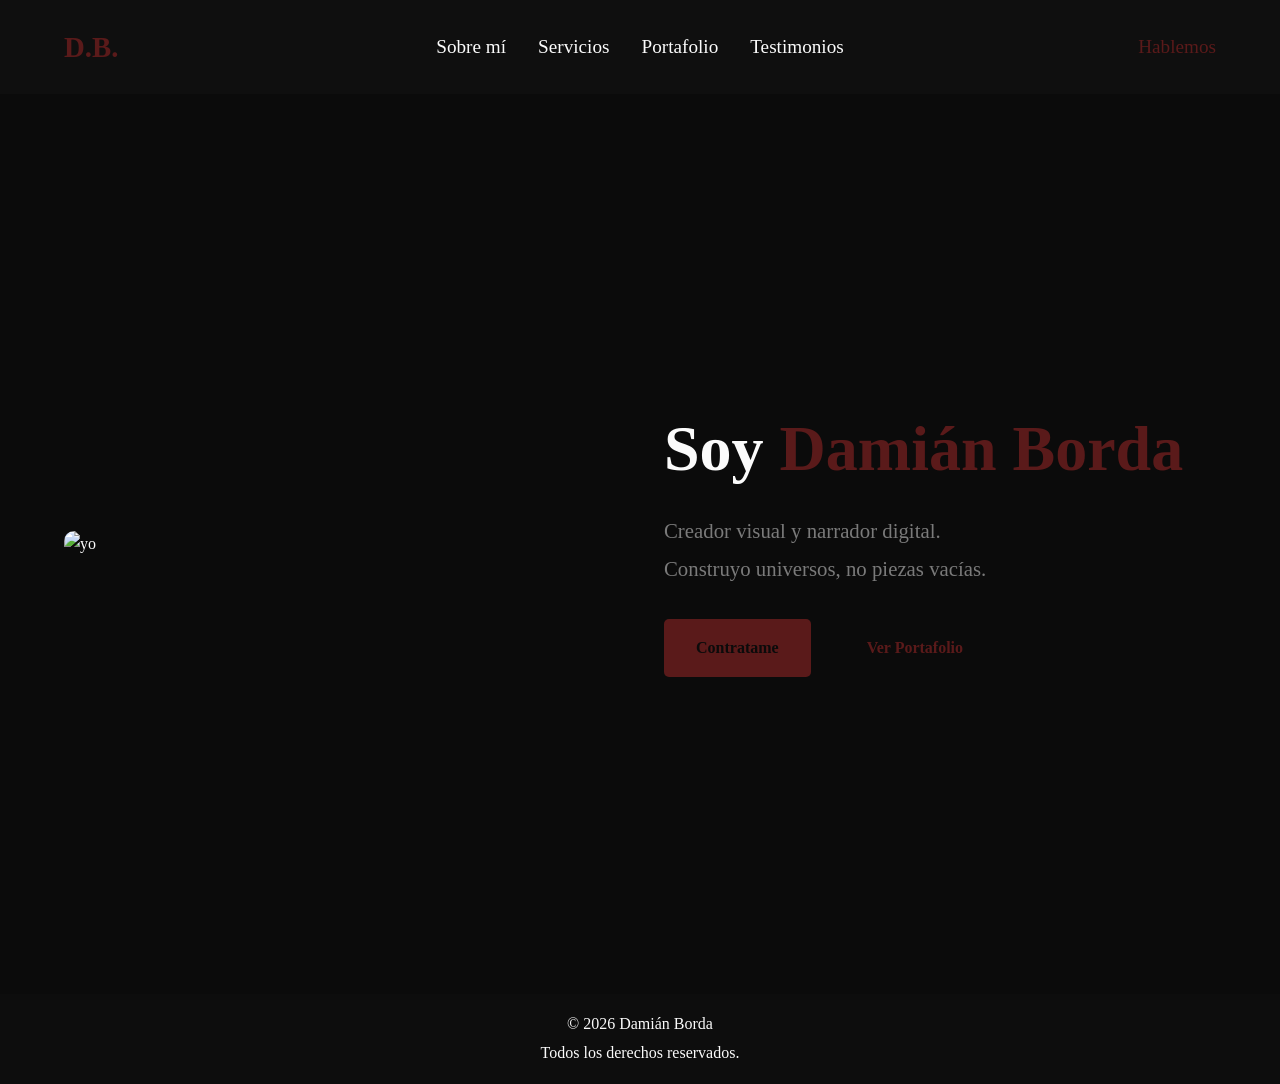
==== index.html @ 11f0e7fa "html-css Agregar html y css" ====
<!DOCTYPE html>
<html lang="en">

  <head>
    <meta charset="UTF-8">
    <title>Home</title>
    <link rel="stylesheet" href="./style.css">

  </head>
    
  <body>
  <!DOCTYPE html>
<html lang="es">
<head>
    <meta charset="UTF-8">
    <meta name="viewport" content="width=device-width, initial-scale=1.0">
    <title>Portafolio</title>
    <link rel="stylesheet" href="style.css">
</head>
<body>

    <!-- navbar -->
    <header class="navbar">
        <div class="logo">
            <span>D.B.</span>
        </div>
        <nav>
            <a href="#about">Sobre mí</a>
            <a href="#services">Servicios</a>
            <a href="#portfolio">Portafolio</a>
            <a href="#testimonios">Testimonios</a>
        </nav>
        <div class="hablar">
            <a href="#contact" class="btn-contact">Hablemos</a>
        </div>
    </header>

    <!-- herosection -->
    <main>
        <section class="home" id="home">
            <div class="home-img">
                <img src="https://i.pinimg.com/736x/7b/9e/9e/7b9e9ee6adc5bd8f4c5eda8395cf931c.jpg" alt="yo">
            </div>
            <div class="home-content">
                <h1>Soy <span>Damián Borda</span></h1>
                <p class="text">
                    Creador visual y narrador digital. 
                    <br>
                    Construyo universos, no piezas vacías.
                </p>
                <div class="buttons">
                    <a href="#contact" class="btn principal">Contratame</a>
                    <a href="#portfolio" class="btn secundario">Ver Portafolio</a>
                </div>
            </div>
      </section>
      
</body>
      
  <footer>
        <p>&copy; 2026 Damián Borda
          <br>
          Todos los derechos reservados.</p>
    </footer>
  
</html>
    
  </body>
  
</html>
---- style.css ----
/* variables generales */
* {
    margin: 0;
    padding: 0;
    box-sizing: border-box;
}

body {
    background-color: #0B0B0B;
    color: #FBFBFB;
    line-height: 1.6;
}

h1, h2, h3 {
    font-weight: 20rem;
}

h2 {
    font-size: 3rem;
    margin-bottom: 2rem;
    text-align: center;
    color: #5A1A1A;
}

h3 {
    font-size: 1.5rem;
}

p {
    font-size: 1rem;
    line-height: 1.8;
    color: #FBFBFB;
}

/* Header / Navbar */
header {
    display: flex;
    align-items: center;
    justify-content: space-between;
    padding: 1.5rem 5%;
    background-color: #0F0F0F;
    z-index: 100;
}

.logo {
    font-size: 1.8rem;
    font-weight: 700;
    color: #5A1A1A;
    flex: 1;
}

nav {
    display: flex;
    gap: 2rem;
    flex: 1;
    justify-content: center;
    align-items: center;
}

nav a {
    font-size: 1.2rem;
    color: #FBFBFB;
    text-decoration: none;
    white-space: nowrap;
}

.hablar {
    flex: 1;
    display: flex;
    justify-content: flex-end;
}

.btn-contact {
    color: #5A1A1A;
    text-decoration: none;
    font-size: 1.2rem;
}

/* Hero Section */
.home {
    display: grid;
    grid-template-columns: 1fr 1fr;
    gap: 3rem;
    align-items: center;
    padding: 6rem 5%;
    min-height: 100vh;
}

.home-img {
    border-radius: 10px;
    overflow: hidden;
}

.home-img img {
    width: 80%;
    height: auto;
}

.home-content h1 {
    font-size: 4rem;
    margin-bottom: 1.5rem;
    line-height: 1.2;
}

.home-content h1 span {
    color: #5A1A1A;
}

.home-content .text {
    font-size: 1.3rem;
    color: #7a7a7a;
    margin-bottom: 2rem;
}

.buttons {
    display: flex;
    gap: 1.5rem;
    flex-wrap: wrap;
}

.btn {
    padding: 1rem 2rem;
    border-radius: 5px;
    text-decoration: none;
    font-weight: 600;
    font-size: 1rem;
    cursor: pointer;
}

.btn.principal {
    background-color: #5A1A1A;
    color: #0B0B0B;
    border: 2px #5A1A1A;
}

.btn.secundario {
    background-color: transparent;
    color: #5A1A1A;
    border: 2px #5A1A1A;
}

footer {
    padding: 1rem;
    background-color: #0D0D0D;
    text-align: center;
    color: #7a7a7a;
    font-size: 0.9rem;
}
---- style.css ----
/* variables generales */
* {
    margin: 0;
    padding: 0;
    box-sizing: border-box;
}

body {
    background-color: #0B0B0B;
    color: #FBFBFB;
    line-height: 1.6;
}

h1, h2, h3 {
    font-weight: 20rem;
}

h2 {
    font-size: 3rem;
    margin-bottom: 2rem;
    text-align: center;
    color: #5A1A1A;
}

h3 {
    font-size: 1.5rem;
}

p {
    font-size: 1rem;
    line-height: 1.8;
    color: #FBFBFB;
}

/* Header / Navbar */
header {
    display: flex;
    align-items: center;
    justify-content: space-between;
    padding: 1.5rem 5%;
    background-color: #0F0F0F;
    z-index: 100;
}

.logo {
    font-size: 1.8rem;
    font-weight: 700;
    color: #5A1A1A;
    flex: 1;
}

nav {
    display: flex;
    gap: 2rem;
    flex: 1;
    justify-content: center;
    align-items: center;
}

nav a {
    font-size: 1.2rem;
    color: #FBFBFB;
    text-decoration: none;
    white-space: nowrap;
}

.hablar {
    flex: 1;
    display: flex;
    justify-content: flex-end;
}

.btn-contact {
    color: #5A1A1A;
    text-decoration: none;
    font-size: 1.2rem;
}

/* Hero Section */
.home {
    display: grid;
    grid-template-columns: 1fr 1fr;
    gap: 3rem;
    align-items: center;
    padding: 6rem 5%;
    min-height: 100vh;
}

.home-img {
    border-radius: 10px;
    overflow: hidden;
}

.home-img img {
    width: 80%;
    height: auto;
}

.home-content h1 {
    font-size: 4rem;
    margin-bottom: 1.5rem;
    line-height: 1.2;
}

.home-content h1 span {
    color: #5A1A1A;
}

.home-content .text {
    font-size: 1.3rem;
    color: #7a7a7a;
    margin-bottom: 2rem;
}

.buttons {
    display: flex;
    gap: 1.5rem;
    flex-wrap: wrap;
}

.btn {
    padding: 1rem 2rem;
    border-radius: 5px;
    text-decoration: none;
    font-weight: 600;
    font-size: 1rem;
    cursor: pointer;
}

.btn.principal {
    background-color: #5A1A1A;
    color: #0B0B0B;
    border: 2px #5A1A1A;
}

.btn.secundario {
    background-color: transparent;
    color: #5A1A1A;
    border: 2px #5A1A1A;
}

footer {
    padding: 1rem;
    background-color: #0D0D0D;
    text-align: center;
    color: #7a7a7a;
    font-size: 0.9rem;
}
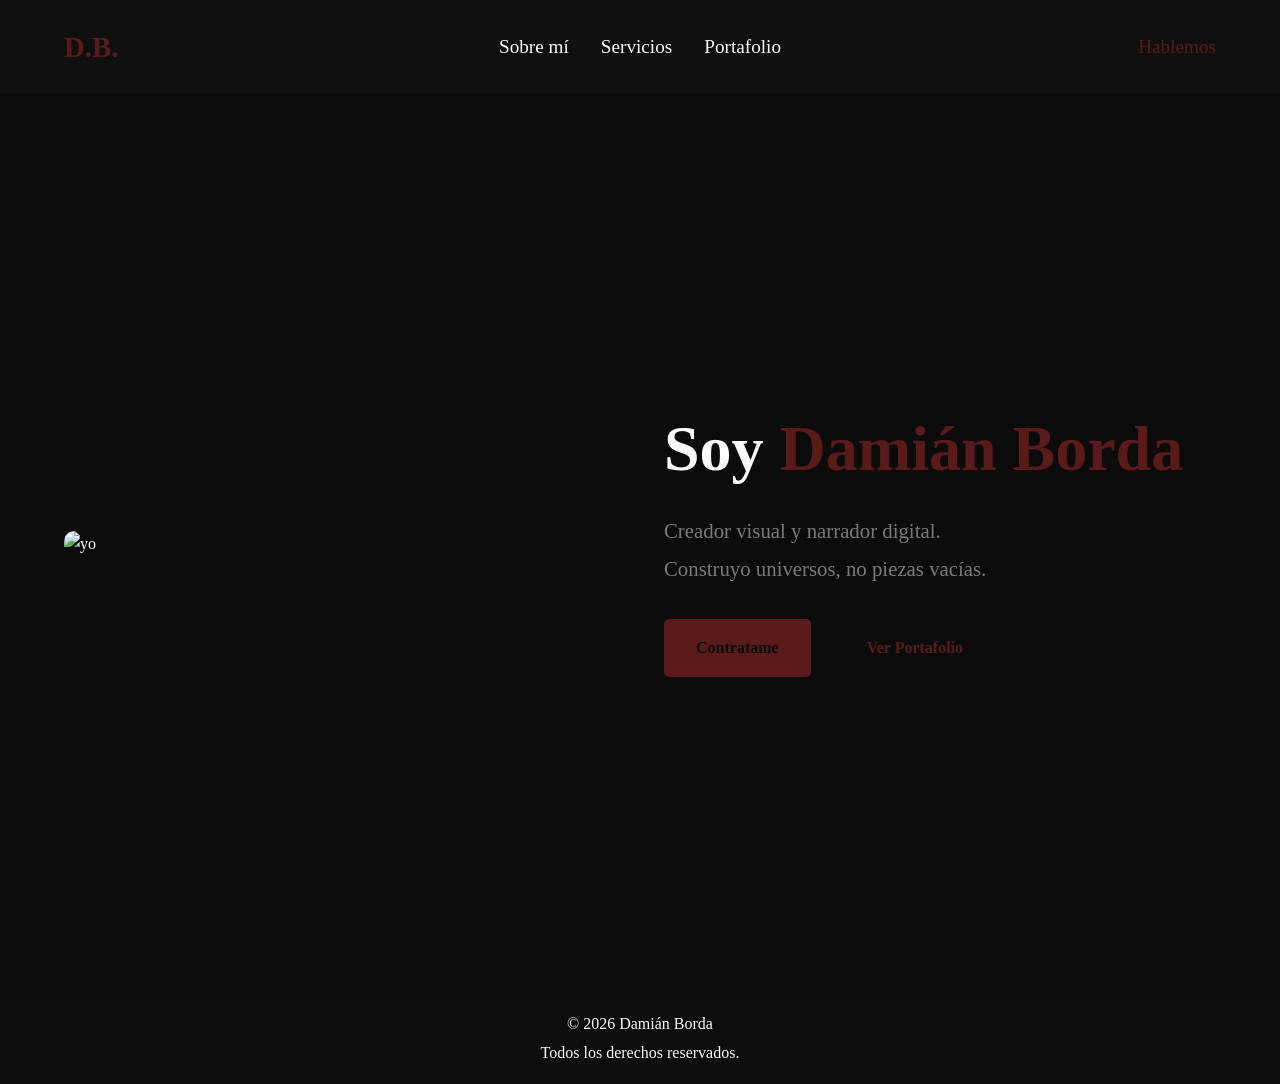
==== commit 46a23d2c: "cambio nav pues cambie el nav" ====
--- a/index.html
+++ b/index.html
@@ -25,10 +25,9 @@
             <span>D.B.</span>
         </div>
         <nav>
-            <a href="#about">Sobre mí</a>
-            <a href="#services">Servicios</a>
-            <a href="#portfolio">Portafolio</a>
-            <a href="#testimonios">Testimonios</a>
+            <a href="index.html">Sobre mí</a>
+            <a href="aboutme.html">Servicios</a>
+            <a href="temple.html">Portafolio</a>
         </nav>
         <div class="hablar">
             <a href="#contact" class="btn-contact">Hablemos</a>
--- a/style.css
+++ b/style.css
@@ -145,4 +145,129 @@
     text-align: center;
     color: #7a7a7a;
     font-size: 0.9rem;
+}
+
+/* Sección Sobre mí */
+.sobre-mi {
+    padding: 6rem 0;
+}
+
+.sobre-mi .intro {
+    font-size: 1.3rem;
+    color: #FBFBFB;
+    font-weight: 500;
+    max-width: 900px;
+    margin: 0 auto;
+}
+
+/* Sección Logros */
+.logros {
+    padding: 5rem 0;
+}
+
+.logros ul {
+    display: grid;
+    grid-template-columns: repeat(auto-fit, minmax(250px, 1fr));
+    gap: 3rem;
+    list-style: none;
+}
+
+.logros li {
+    text-align: center;
+    padding: 2rem;
+}
+
+.logros li strong {
+    display: block;
+    font-size: 3rem;
+    color: #5A1A1A;
+}
+
+.logros li span {
+    display: block;
+    color: #7a7a7a;
+    font-size: 0.95rem;
+    margin-top: 0.5rem;
+}
+
+/* Servicios */
+.servicios {
+    padding: 6rem 0;
+}
+
+.servicios-grid {
+    display: grid;
+    grid-template-columns: auto auto auto;
+    gap: 3rem;
+}
+
+.servicio-card {
+    padding: 2rem;
+    text-align: center;
+}
+
+/* Skills */
+.skills {
+    padding: 6rem 0;
+}
+
+.skills-grid {
+    display: grid;
+    grid-template-columns: repeat(2, 1fr);
+    gap: 2rem;
+}
+
+.skill-category {
+    padding: 2rem;
+    text-align: center;
+}
+
+.skill-category h3 {
+    color: #FBFBFB;
+    font-size: 1.2rem;
+    margin-bottom: 1rem;
+}
+
+.skill-category p {
+    color: #7a7a7a;
+    font-size: 0.95rem;
+}
+
+/* portafolio */
+
+.portafolio {
+    padding: 2rem;
+}
+
+.portfolio-title {
+    text-align: center;
+    font-size: 1.5rem;
+    margin: 2rem;
+}
+
+.portfolio-grid {
+    display: grid;
+    grid-template-columns: repeat(auto-fit, minmax(280px, 1fr));
+    gap: 2rem;
+}
+
+.portfolio-item {
+    display: flex;
+    justify-content: center;
+    align-items: center;
+}
+
+.portfolio-item img {
+    width: 80%;
+    height: auto;
+}
+
+/*foooter*/
+
+footer {
+    padding: 1rem;
+    background-color: #0D0D0D;
+    text-align: center;
+    color: #7a7a7a;
+    font-size: 0.9rem;
 }
--- a/style.css
+++ b/style.css
@@ -145,4 +145,129 @@
     text-align: center;
     color: #7a7a7a;
     font-size: 0.9rem;
+}
+
+/* Sección Sobre mí */
+.sobre-mi {
+    padding: 6rem 0;
+}
+
+.sobre-mi .intro {
+    font-size: 1.3rem;
+    color: #FBFBFB;
+    font-weight: 500;
+    max-width: 900px;
+    margin: 0 auto;
+}
+
+/* Sección Logros */
+.logros {
+    padding: 5rem 0;
+}
+
+.logros ul {
+    display: grid;
+    grid-template-columns: repeat(auto-fit, minmax(250px, 1fr));
+    gap: 3rem;
+    list-style: none;
+}
+
+.logros li {
+    text-align: center;
+    padding: 2rem;
+}
+
+.logros li strong {
+    display: block;
+    font-size: 3rem;
+    color: #5A1A1A;
+}
+
+.logros li span {
+    display: block;
+    color: #7a7a7a;
+    font-size: 0.95rem;
+    margin-top: 0.5rem;
+}
+
+/* Servicios */
+.servicios {
+    padding: 6rem 0;
+}
+
+.servicios-grid {
+    display: grid;
+    grid-template-columns: auto auto auto;
+    gap: 3rem;
+}
+
+.servicio-card {
+    padding: 2rem;
+    text-align: center;
+}
+
+/* Skills */
+.skills {
+    padding: 6rem 0;
+}
+
+.skills-grid {
+    display: grid;
+    grid-template-columns: repeat(2, 1fr);
+    gap: 2rem;
+}
+
+.skill-category {
+    padding: 2rem;
+    text-align: center;
+}
+
+.skill-category h3 {
+    color: #FBFBFB;
+    font-size: 1.2rem;
+    margin-bottom: 1rem;
+}
+
+.skill-category p {
+    color: #7a7a7a;
+    font-size: 0.95rem;
+}
+
+/* portafolio */
+
+.portafolio {
+    padding: 2rem;
+}
+
+.portfolio-title {
+    text-align: center;
+    font-size: 1.5rem;
+    margin: 2rem;
+}
+
+.portfolio-grid {
+    display: grid;
+    grid-template-columns: repeat(auto-fit, minmax(280px, 1fr));
+    gap: 2rem;
+}
+
+.portfolio-item {
+    display: flex;
+    justify-content: center;
+    align-items: center;
+}
+
+.portfolio-item img {
+    width: 80%;
+    height: auto;
+}
+
+/*foooter*/
+
+footer {
+    padding: 1rem;
+    background-color: #0D0D0D;
+    text-align: center;
+    color: #7a7a7a;
+    font-size: 0.9rem;
 }
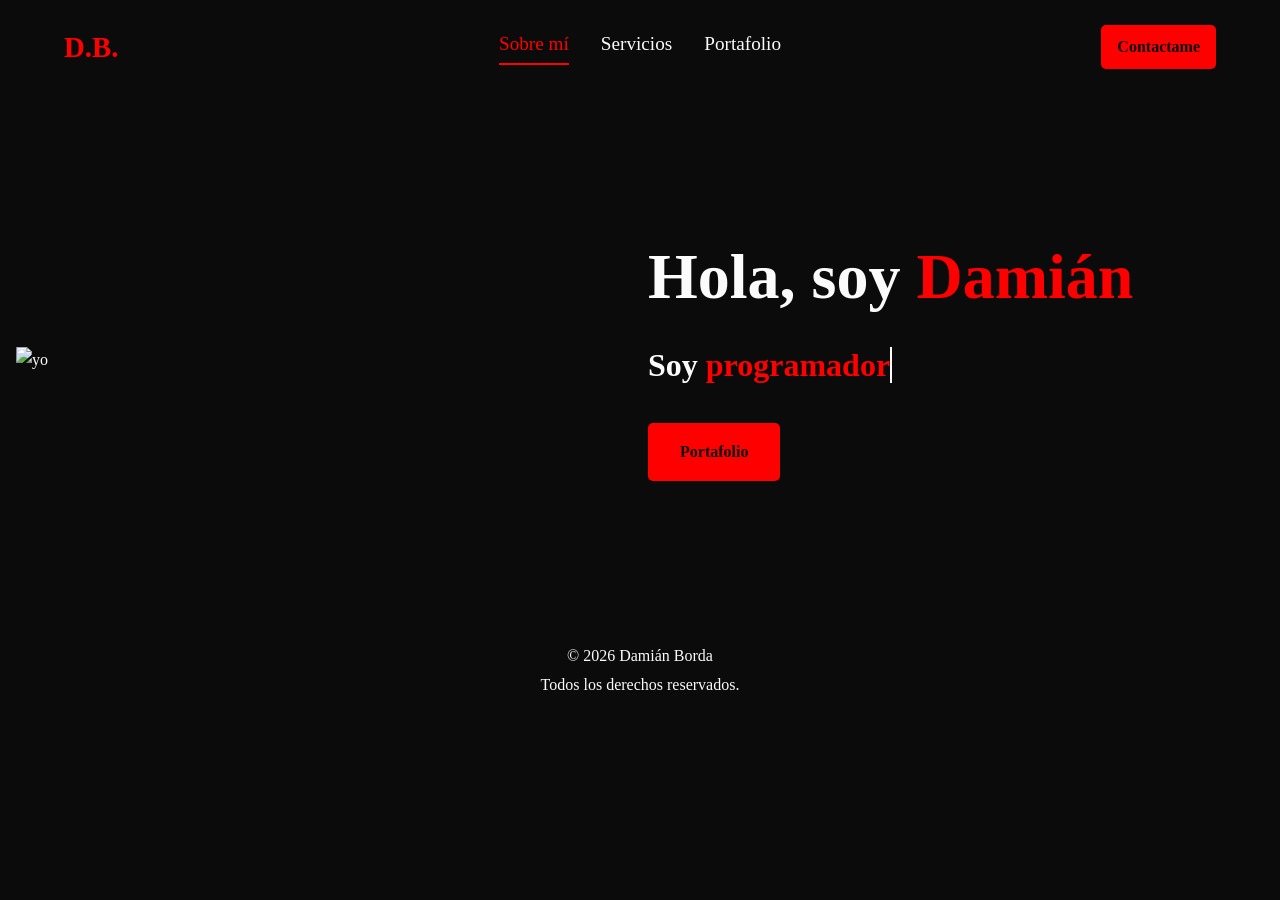
==== commit 0f730239: "Color y animacion index cambie el color rojo oscuro por uno mas saturado y agregue animaciones para " ====
--- a/index.html
+++ b/index.html
@@ -1,15 +1,4 @@
 <!DOCTYPE html>
-<html lang="en">
-
-  <head>
-    <meta charset="UTF-8">
-    <title>Home</title>
-    <link rel="stylesheet" href="./style.css">
-
-  </head>
-    
-  <body>
-  <!DOCTYPE html>
 <html lang="es">
 <head>
     <meta charset="UTF-8">
@@ -30,7 +19,7 @@
             <a href="temple.html">Portafolio</a>
         </nav>
         <div class="hablar">
-            <a href="#contact" class="btn-contact">Hablemos</a>
+            <a href="#contact" class="btn-contact">Contactame</a>
         </div>
     </header>
 
@@ -41,29 +30,62 @@
                 <img src="https://i.pinimg.com/736x/7b/9e/9e/7b9e9ee6adc5bd8f4c5eda8395cf931c.jpg" alt="yo">
             </div>
             <div class="home-content">
-                <h1>Soy <span>Damián Borda</span></h1>
-                <p class="text">
-                    Creador visual y narrador digital. 
-                    <br>
-                    Construyo universos, no piezas vacías.
-                </p>
+                <h1>Hola, soy <span class="red">Damián</span></h1>
+                <h2>Soy <span id="typing"></span></h2>
                 <div class="buttons">
-                    <a href="#contact" class="btn principal">Contratame</a>
-                    <a href="#portfolio" class="btn secundario">Ver Portafolio</a>
+                    <a href="temple.html" class="btn principal">Portafolio</a>
                 </div>
             </div>
       </section>
       
-</body>
-      
-  <footer>
+      <footer>
         <p>&copy; 2026 Damián Borda
           <br>
           Todos los derechos reservados.</p>
-    </footer>
+      </footer>
+      
+      <script>
+        // Script para activar el enlace del nav
+        const currentPage = window.location.pathname.split('/').pop() || 'index.html';
+        const navLinks = document.querySelectorAll('nav a');
+        navLinks.forEach(link => {
+          const href = link.getAttribute('href');
+          if (href === currentPage || (currentPage === '' && href === 'index.html')) {
+            link.classList.add('active');
+          }
+        });
+
+        // Script para la animación de escritura
+        const texts = ["programador IU/UX", "diseñador grafico", "editor"];
+        let index = 0;
+        let charIndex = 0;
+        let isDeleting = false;
+        const typingElement = document.getElementById('typing');
+
+        function typeWriter() {
+          const currentText = texts[index];
+          if (isDeleting) {
+            typingElement.textContent = currentText.substring(0, charIndex--);
+            if (charIndex < 0) {
+              isDeleting = false;
+              index = (index + 1) % texts.length;
+              setTimeout(typeWriter, 500);
+            } else {
+              setTimeout(typeWriter, 100);
+            }
+          } else {
+            typingElement.textContent = currentText.substring(0, charIndex++);
+            if (charIndex > currentText.length) {
+              isDeleting = true;
+              setTimeout(typeWriter, 2000);
+            } else {
+              setTimeout(typeWriter, 100);
+            }
+          }
+        }
+        typeWriter();
+      </script>
+      
+</body>
   
 </html>
-    
-  </body>
-  
-</html>
--- a/style.css
+++ b/style.css
@@ -19,7 +19,7 @@
     font-size: 3rem;
     margin-bottom: 2rem;
     text-align: center;
-    color: #5A1A1A;
+    color: red;
 }
 
 h3 {
@@ -38,14 +38,14 @@
     align-items: center;
     justify-content: space-between;
     padding: 1.5rem 5%;
-    background-color: #0F0F0F;
+    background-color: #0B0B0B;
     z-index: 100;
 }
 
 .logo {
     font-size: 1.8rem;
     font-weight: 700;
-    color: #5A1A1A;
+    color: red;
     flex: 1;
 }
 
@@ -62,6 +62,37 @@
     color: #FBFBFB;
     text-decoration: none;
     white-space: nowrap;
+    transition: color 0.3s ease;
+    position: relative;
+    padding-bottom: 0.3rem;
+}
+
+nav a::after {
+    content: '';
+    position: absolute;
+    bottom: 0;
+    left: 0;
+    width: 0;
+    height: 2px;
+    background-color: red;
+    transition: width 0.3s ease;
+}
+
+nav a:hover::after {
+    width: 100%;
+}
+
+nav a:hover {
+    color: red;
+    transform: scale(1.05);
+}
+
+nav a.active {
+    color: red;
+}
+
+nav a.active::after {
+    width: 100%;
 }
 
 .hablar {
@@ -71,28 +102,41 @@
 }
 
 .btn-contact {
-    color: #5A1A1A;
+    background-color: red;
+    color: #0B0B0B;
     text-decoration: none;
-    font-size: 1.2rem;
+    font-size: 1rem;
+    padding: 0.6rem 1rem;
+    border-radius: 5px;
+    font-weight: 600;
+    transition: transform 0.3s ease;
+}
+
+.btn-contact:hover {
+    transform: scale(1.05);
 }
 
 /* Hero Section */
 .home {
     display: grid;
     grid-template-columns: 1fr 1fr;
-    gap: 3rem;
-    align-items: center;
-    padding: 6rem 5%;
-    min-height: 100vh;
+    gap: 1rem;
+    align-items: center;
+    padding: 1rem;
 }
 
 .home-img {
-    border-radius: 10px;
+    border-radius: 50%;
     overflow: hidden;
+    aspect-ratio: 0.9 / 1;
+    display: flex;
+    align-items: center;
+    justify-content: center;
+    max-width: 450px;
 }
 
 .home-img img {
-    width: 80%;
+    width: 100%;
     height: auto;
 }
 
@@ -103,7 +147,14 @@
 }
 
 .home-content h1 span {
-    color: #5A1A1A;
+    color: red;
+}
+
+.home-content h2 {
+    font-size: 2rem;
+    margin-bottom: 2rem;
+    text-align: left;
+    color: #FBFBFB;
 }
 
 .home-content .text {
@@ -128,23 +179,43 @@
 }
 
 .btn.principal {
-    background-color: #5A1A1A;
+    background-color: red;
     color: #0B0B0B;
-    border: 2px #5A1A1A;
+    border: 2px red;
+    transition: transform 0.3s ease;
+}
+
+.btn.principal:hover {
+    transform: scale(1.05);
 }
 
 .btn.secundario {
     background-color: transparent;
-    color: #5A1A1A;
-    border: 2px #5A1A1A;
+    color: red;
+    border: 2px red;
 }
 
 footer {
     padding: 1rem;
-    background-color: #0D0D0D;
+    background-color: #0B0B0B;
     text-align: center;
     color: #7a7a7a;
     font-size: 0.9rem;
+}
+
+.red {
+    color: red;
+}
+
+#typing {
+    border-right: 2px solid #FBFBFB;
+    animation: blink-caret 1s step-end infinite;
+    color: red;
+}
+
+@keyframes blink-caret {
+    from, to { border-color: transparent; }
+    50% { border-color: #FBFBFB; }
 }
 
 /* Sección Sobre mí */
@@ -180,7 +251,7 @@
 .logros li strong {
     display: block;
     font-size: 3rem;
-    color: #5A1A1A;
+    color: red;
 }
 
 .logros li span {
@@ -266,7 +337,7 @@
 
 footer {
     padding: 1rem;
-    background-color: #0D0D0D;
+    background-color: #0B0B0B;
     text-align: center;
     color: #7a7a7a;
     font-size: 0.9rem;
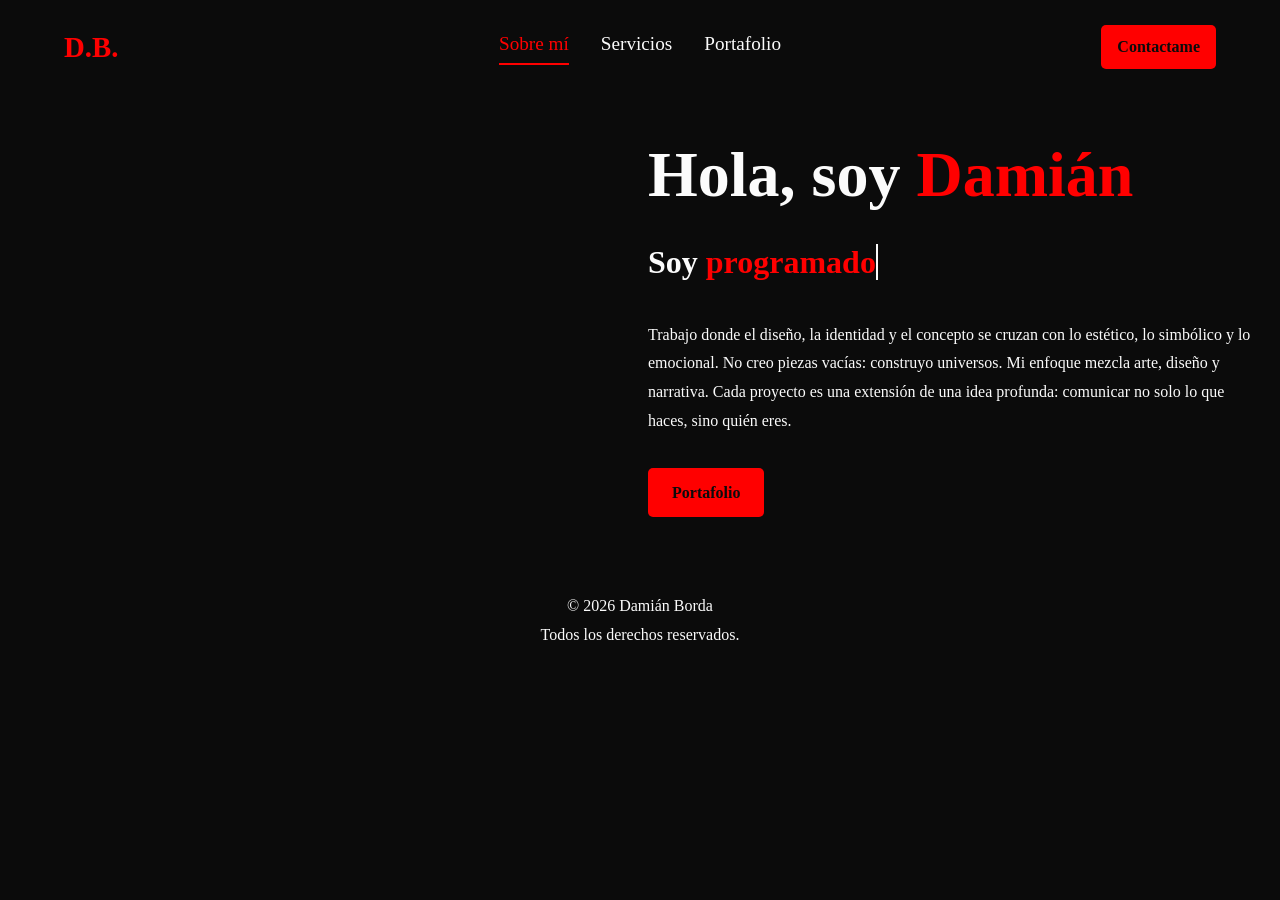
==== commit 3a71ee97: "servicios estructura nueva Se le hizo un cambio a la estructura de servicios y un poco al home." ====
--- a/index.html
+++ b/index.html
@@ -19,7 +19,7 @@
             <a href="temple.html">Portafolio</a>
         </nav>
         <div class="hablar">
-            <a href="#contact" class="btn-contact">Contactame</a>
+            <a href="contact.html" class="btn-contact">Contactame</a>
         </div>
     </header>
 
@@ -32,6 +32,10 @@
             <div class="home-content">
                 <h1>Hola, soy <span class="red">Damián</span></h1>
                 <h2>Soy <span id="typing"></span></h2>
+                <p class="text">
+                    Trabajo donde el diseño, la identidad y el concepto se cruzan con lo estético, lo simbólico y lo emocional. No creo piezas vacías: construyo universos.
+                    Mi enfoque mezcla arte, diseño y narrativa. Cada proyecto es una extensión de una idea profunda: comunicar no solo lo que haces, sino quién eres.
+                </p>
                 <div class="buttons">
                     <a href="temple.html" class="btn principal">Portafolio</a>
                 </div>
@@ -56,7 +60,7 @@
         });
 
         // Script para la animación de escritura
-        const texts = ["programador IU/UX", "diseñador grafico", "editor"];
+        const texts = ["programador IU/UX", "diseñador grafico", "editor", "creador visual", "narrador"];
         let index = 0;
         let charIndex = 0;
         let isDeleting = false;
--- a/style.css
+++ b/style.css
@@ -116,6 +116,12 @@
     transform: scale(1.05);
 }
 
+.contact-page .btn-contact {
+    background-color: #0B0B0B;
+    color: red;
+    border: 2px solid red;
+}
+
 /* Hero Section */
 .home {
     display: grid;
@@ -126,18 +132,20 @@
 }
 
 .home-img {
+    width:450px;
+    aspect-ratio: 1 / 1;
     border-radius: 50%;
     overflow: hidden;
-    aspect-ratio: 0.9 / 1;
     display: flex;
     align-items: center;
     justify-content: center;
-    max-width: 450px;
+    margin-left: 2.5rem;
 }
 
 .home-img img {
     width: 100%;
-    height: auto;
+    height: 100%;
+    object-fit: cover;
 }
 
 .home-content h1 {
@@ -158,30 +166,30 @@
 }
 
 .home-content .text {
-    font-size: 1.3rem;
-    color: #7a7a7a;
-    margin-bottom: 2rem;
+    font-size: 1rem;
+    color: #FBFBFB;
+    margin-bottom: 1rem;
 }
 
 .buttons {
     display: flex;
-    gap: 1.5rem;
+    gap: 1rem;
     flex-wrap: wrap;
 }
 
 .btn {
-    padding: 1rem 2rem;
+    padding: 0.75rem 1.5rem;
     border-radius: 5px;
     text-decoration: none;
     font-weight: 600;
     font-size: 1rem;
     cursor: pointer;
+    margin: 1rem 0;
 }
 
 .btn.principal {
     background-color: red;
     color: #0B0B0B;
-    border: 2px red;
     transition: transform 0.3s ease;
 }
 
@@ -232,14 +240,112 @@
 }
 
 /* Sección Logros */
+.gothic-hero {
+    padding: 1rem;
+}
+
+.hero-grid {
+    display: grid;
+    grid-template-columns: 1.3fr 1fr;
+    gap: 2rem;
+    align-items: center;
+    max-width: 1200px;
+    margin: 0 auto;
+}
+
+.centered-hero {
+    grid-template-columns: 1fr;
+    text-align: center;
+}
+
+.hero-copy {
+    padding: 2rem 0;
+    margin: 0 auto;
+    max-width: 760px;
+}
+
+.hero-copy .eyebrow {
+    display: inline-block;
+    color: red;
+    letter-spacing: 0.35rem;
+    font-size: 0.85rem;
+    margin-bottom: 1rem;
+    padding: 0.4rem 0.9rem;
+}
+
+.hero-copy h1 {
+    color: #FBFBFB;
+    font-size: 3rem;
+    line-height: 1.05;
+    max-width: 650px;
+    letter-spacing: 0.15rem;
+    margin-bottom: 1.5rem;
+    font-family: Georgia, serif;
+}
+
+.hero-copy p {
+    color: #FBFBFB;
+    font-size: 1rem;
+    line-height: 1.9;
+    max-width: 680px;
+    margin-bottom: 2rem;
+    font-family: Georgia, serif;
+}
+
+.scroll-hint {
+    display: flex;
+    flex-direction: column;
+    align-items: center;
+    justify-content: center;
+    gap: 0.5rem;
+    margin: 0 auto;
+    color: red;
+    letter-spacing: 0.2rem;
+    text-transform: uppercase;
+    font-size: 0.8rem;
+    padding-top: 1rem;
+}
+
+.scroll-arrow {
+    width: 1rem;
+    height: 1rem;
+    border-right: 2px solid red;
+    border-bottom: 2px solid red;
+    transform: rotate(45deg);
+    animation: scroll-bounce 1.5s infinite;
+    margin: 0 auto;
+}
+
+@keyframes scroll-bounce {
+    0%, 100% {
+        transform: translateY(0) rotate(45deg);
+    }
+    50% {
+        transform: translateY(6px) rotate(45deg);
+    }
+}
+
+.hero-visual {
+    display: flex;
+    justify-content: center;
+    align-items: center;
+    min-height: 420px;
+}
+
+.hero-card {
+    width: 100%;
+    position: relative;
+    overflow: hidden;
+}
+
 .logros {
-    padding: 5rem 0;
+    padding: 2rem;
 }
 
 .logros ul {
     display: grid;
-    grid-template-columns: repeat(auto-fit, minmax(250px, 1fr));
-    gap: 3rem;
+    grid-template-columns: repeat(auto-fit, minmax(220px, 1fr));
+    gap: 1rem;
     list-style: none;
 }
 
@@ -256,52 +362,135 @@
 
 .logros li span {
     display: block;
-    color: #7a7a7a;
+    color: #FBFBFB;
     font-size: 0.95rem;
-    margin-top: 0.5rem;
-}
-
-/* Servicios */
+    margin-top: 0.75rem;
+}
+
 .servicios {
-    padding: 6rem 0;
-}
-
-.servicios-grid {
+    padding: 4rem;
+}
+
+.services-mosaic {
     display: grid;
-    grid-template-columns: auto auto auto;
-    gap: 3rem;
-}
-
-.servicio-card {
+    grid-template-columns: repeat(12, minmax(0, 1fr));
+    grid-auto-rows: 220px;
+    grid-auto-flow: dense;
+    gap: 1.2rem;
+    align-items: stretch;
+}
+
+.mosaic-card {
+    position: relative;
     padding: 2rem;
-    text-align: center;
-}
-
-/* Skills */
+    border-radius: 1.5rem;
+    display: flex;
+    flex-direction: column;
+    justify-content: flex-end;
+    color: #FBFBFB;
+    box-shadow: 0 0 30px rgba(255, 0, 0, 0.08);
+    overflow: hidden;
+    transition: transform 0.3s ease, box-shadow 0.3s ease;
+}
+
+.mosaic-card:hover {
+    transform: translateY(-8px);
+    box-shadow: 0 0 40px rgba(255, 0, 0, 0.18);
+}
+
+.mosaic-label {
+    position: absolute;
+    top: 1.5rem;
+    left: 1.5rem;
+    color: rgba(255, 255, 255, 0.6);
+    font-size: 0.75rem;
+    letter-spacing: 0.35rem;
+    text-transform: uppercase;
+}
+
+.red-card {
+    background: linear-gradient(180deg, #2f0000, #15090c);
+    border: 1px solid rgba(255, 0, 0, 0.28);
+}
+
+.black-card {
+    background: rgba(0, 0, 0, 0.72);
+    border: 1px solid rgba(255, 255, 255, 0.08);
+}
+
+.mosaic-large {
+    grid-column: span 7;
+    grid-row: span 2;
+}
+
+.mosaic-tall {
+    grid-column: span 5;
+    grid-row: span 3;
+}
+
+.mosaic-medium {
+    grid-column: span 4;
+    grid-row: span 2;
+}
+
+.mosaic-small {
+    grid-column: span 3;
+}
+
+.mosaic-card h3 {
+    font-size: 1.5rem;
+    margin-bottom: 1rem;
+}
+
+.mosaic-card p {
+    color: #d1d1d1;
+    line-height: 1.8;
+    font-size: 0.95rem;
+}
+
 .skills {
-    padding: 6rem 0;
+    padding: 4rem 5% 6rem;
 }
 
 .skills-grid {
     display: grid;
-    grid-template-columns: repeat(2, 1fr);
-    gap: 2rem;
+    grid-template-columns: repeat(auto-fit, minmax(260px, 1fr));
+    gap: 1.5rem;
 }
 
 .skill-category {
-    padding: 2rem;
-    text-align: center;
-}
-
-.skill-category h3 {
-    color: #FBFBFB;
-    font-size: 1.2rem;
+    padding: 1.8rem;
+}
+
+.skill-header {
+    display: flex;
+    align-items: center;
+    justify-content: space-between;
     margin-bottom: 1rem;
 }
 
-.skill-category p {
-    color: #7a7a7a;
-    font-size: 0.95rem;
+.skill-header h3 {
+    color: #FBFBFB;
+    font-size: 1.1rem;
+}
+
+.skill-header span {
+    color: red;
+    font-weight: 700;
+}
+
+.skill-bar {
+    width: 100%;
+    height: 0.9rem;
+    background: rgba(255, 255, 255, 0.08);
+    border-radius: 999px;
+    overflow: hidden;
+}
+
+.skill-fill {
+    height: 100%;
+    background: linear-gradient(90deg, red, #ff5c5c);
+    border-radius: 999px;
 }
 
 /* portafolio */
@@ -333,12 +522,104 @@
     height: auto;
 }
 
+.contact-section {
+    display: flex;
+    gap: 2rem;
+    max-width: 1100px;
+    margin: 0 auto;
+    background-color: #141414;
+    border: 1px solid #333;
+    border-radius: 15px;
+    padding: 2rem;
+    box-shadow: 0 10px 30px rgba(0,0,0,0.45);
+}
+
+.contact-image img {
+    width: 280px;
+    border-radius: 20px;
+    object-fit: cover;
+}
+
+.form-box {
+    background-color: #0B0B0B;
+    border: 1px solid #222;
+    border-radius: 15px;
+    padding: 1.8rem;
+    flex-grow: 1;
+}
+
+.form-box h2 {
+    margin-bottom: 1.2rem;
+    color: #FBFBFB;
+}
+
+.input-box {
+    margin-bottom: 1rem;
+    display: flex;
+    align-items: center;
+    gap: 0.8rem;
+}
+
+.input-box input,
+.input-box textarea {
+    width: 100%;
+    background: #121212;
+    border: 1px solid #333;
+    border-radius: 8px;
+    color: #FBFBFB;
+    padding: 0.8rem;
+}
+
+.input-box input[type="submit"] {
+    background: red;
+    color: #0B0B0B;
+    border: 0;
+    border-radius: 8px;
+    padding: 0.8rem 1.2rem;
+    cursor: pointer;
+    font-weight: 700;
+    transition: transform 0.2s ease;
+}
+
+.input-box input[type="submit"]:hover {
+    transform: scale(1.02);
+}
+
+.social-icons {
+    margin-top: 1rem;
+    display: flex;
+    gap: 1rem;
+    justify-content: center;
+}
+
+.social-icons a {
+    color: #FBFBFB;
+    font-size: 1.2rem;
+}
+
 /*foooter*/
 
 footer {
     padding: 1rem;
-    background-color: #0B0B0B;
     text-align: center;
-    color: #7a7a7a;
+    color: #FBFBFB;
     font-size: 0.9rem;
-}+}
+
+
+.gothic h3 {
+    color: #FBFBFB;
+}
+
+
+
+
+.gothic .logros li strong {
+    color: red;
+}
+
+.gothic .servicio-card h3,
+.gothic .skill-category h3 {
+    letter-spacing: 0.04rem;
+}
+
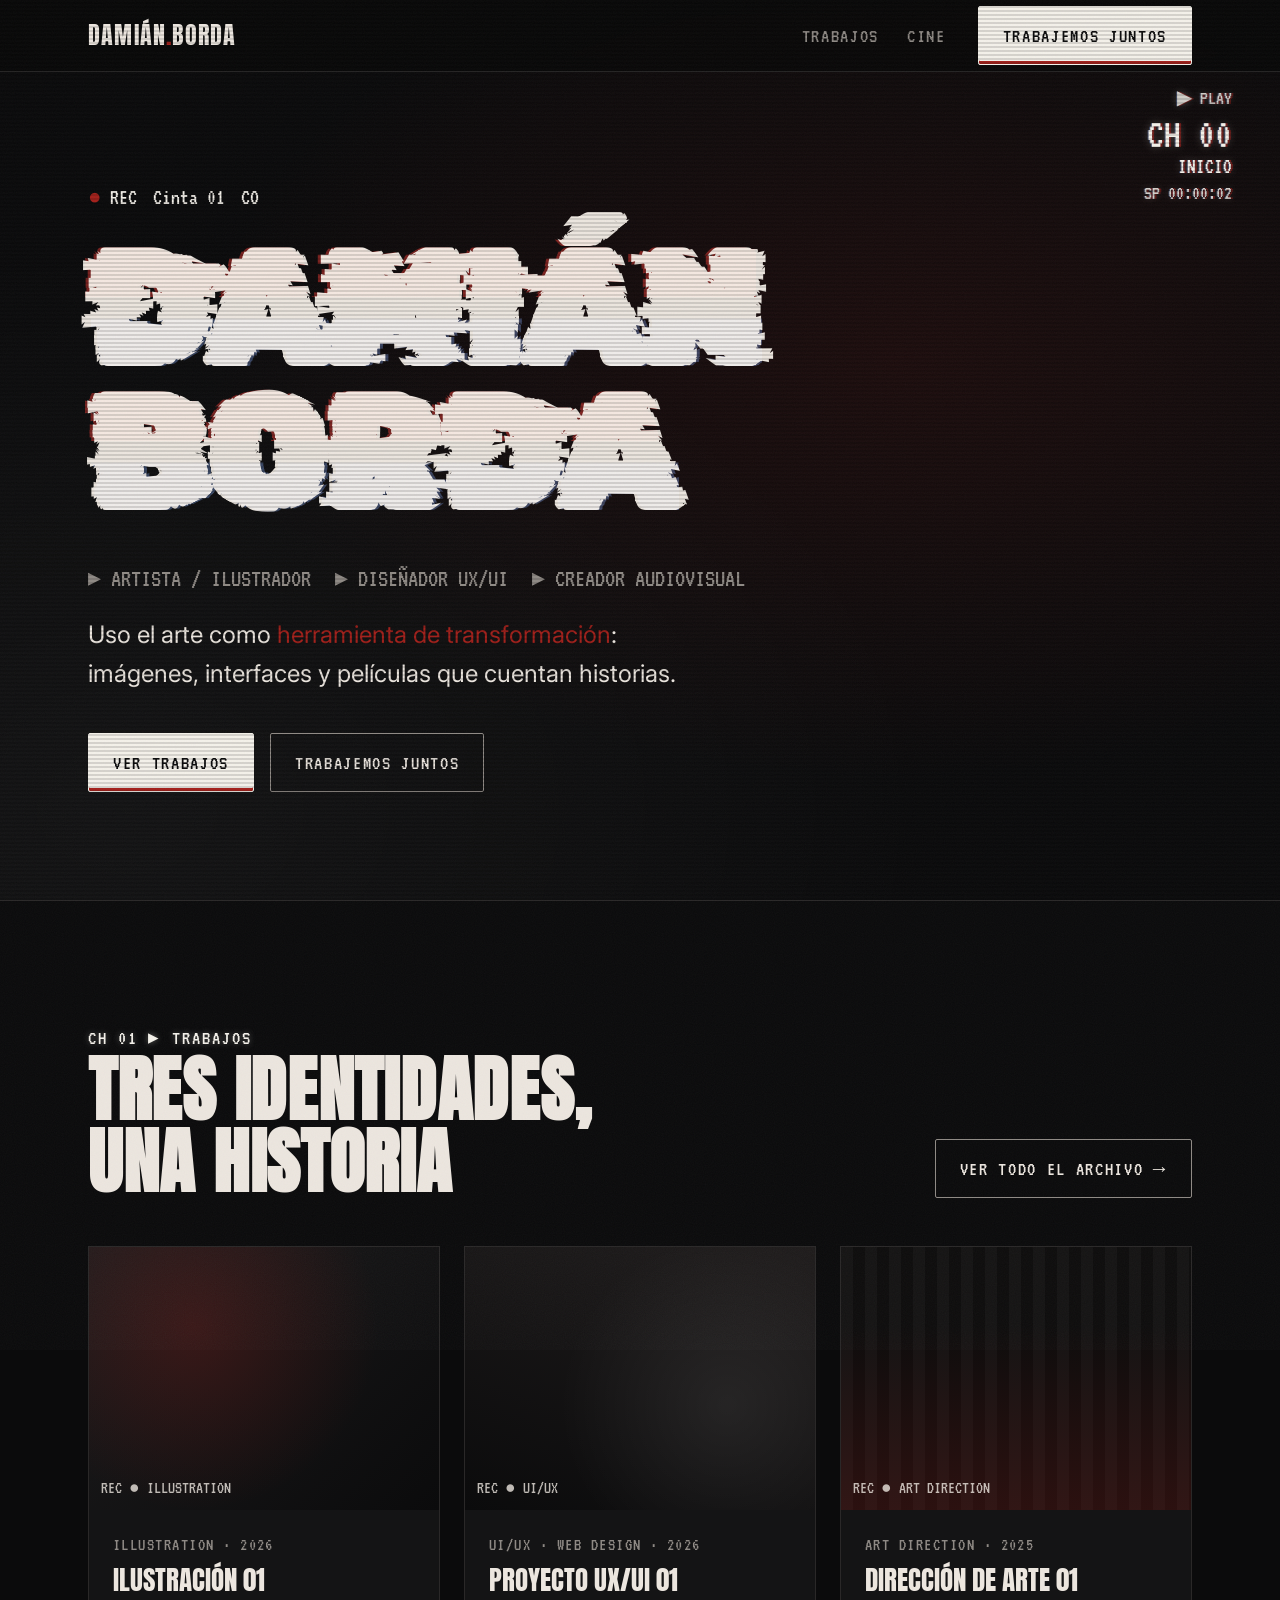
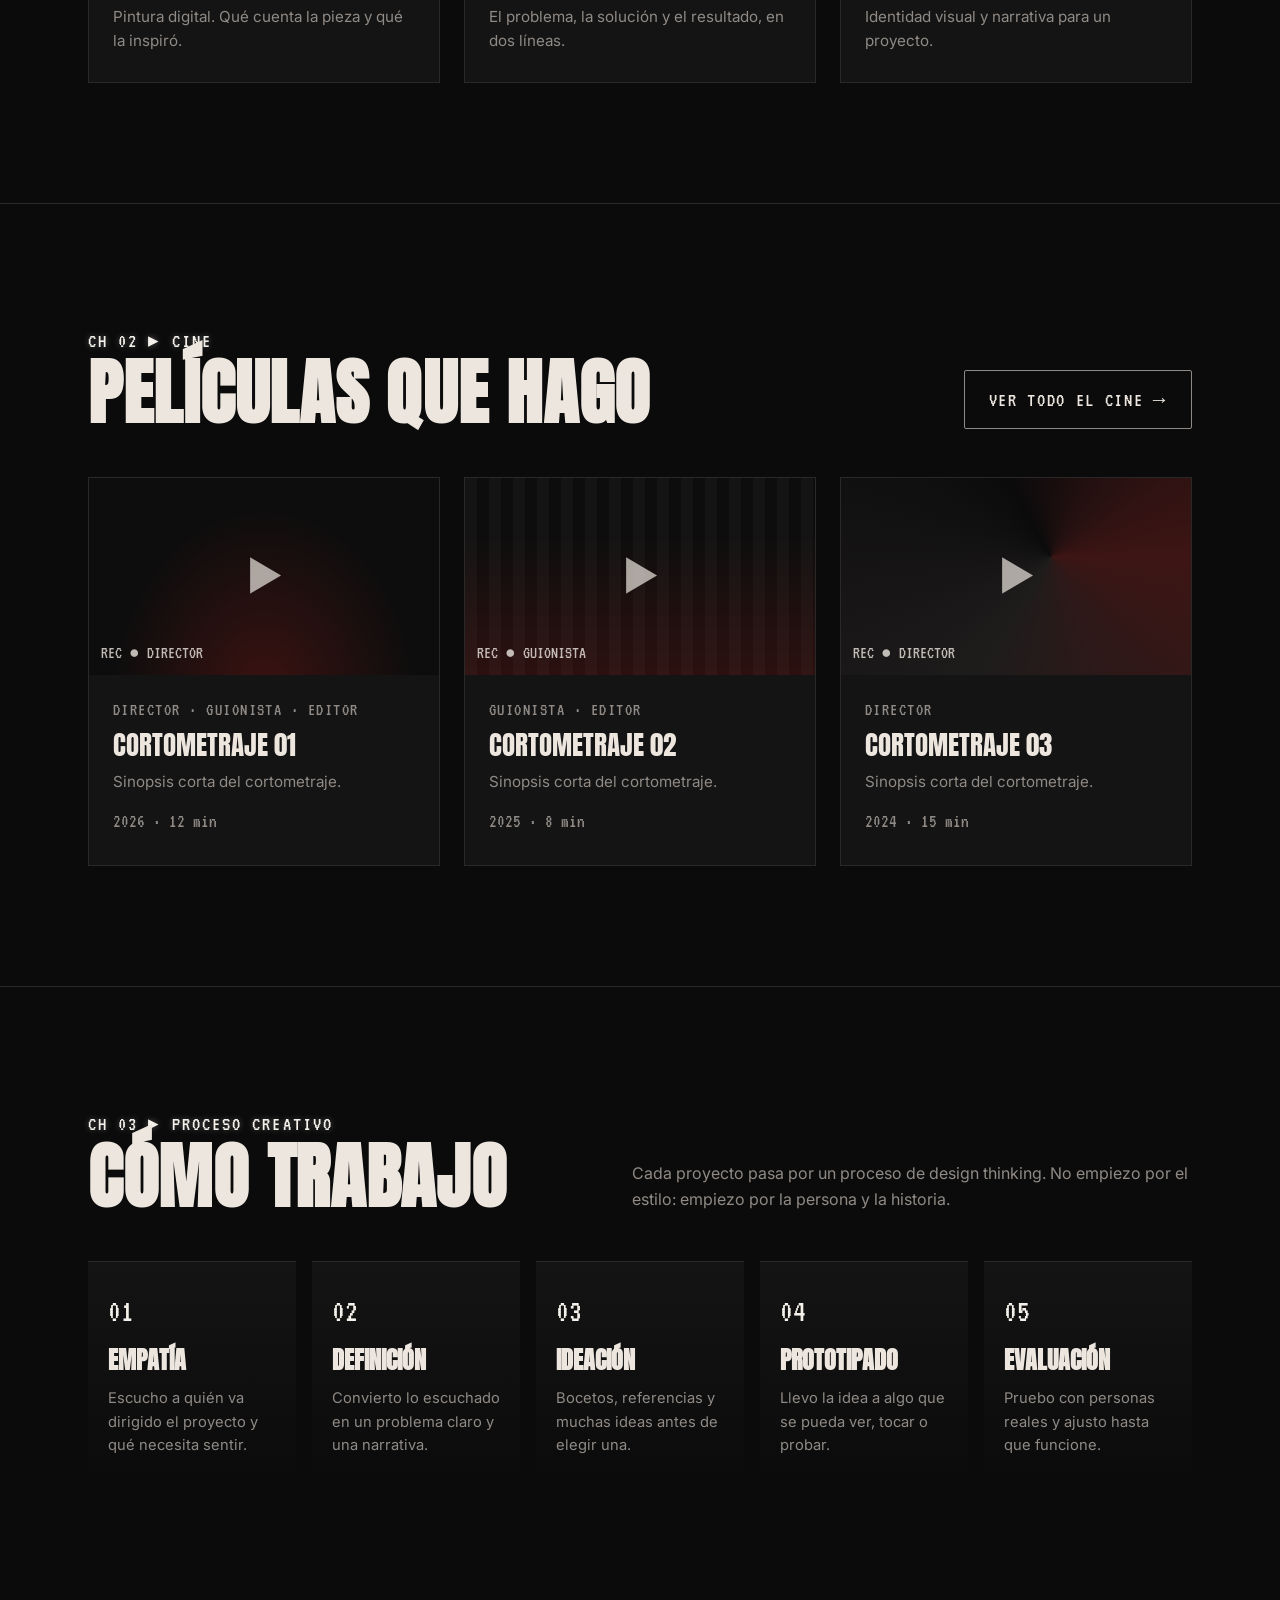
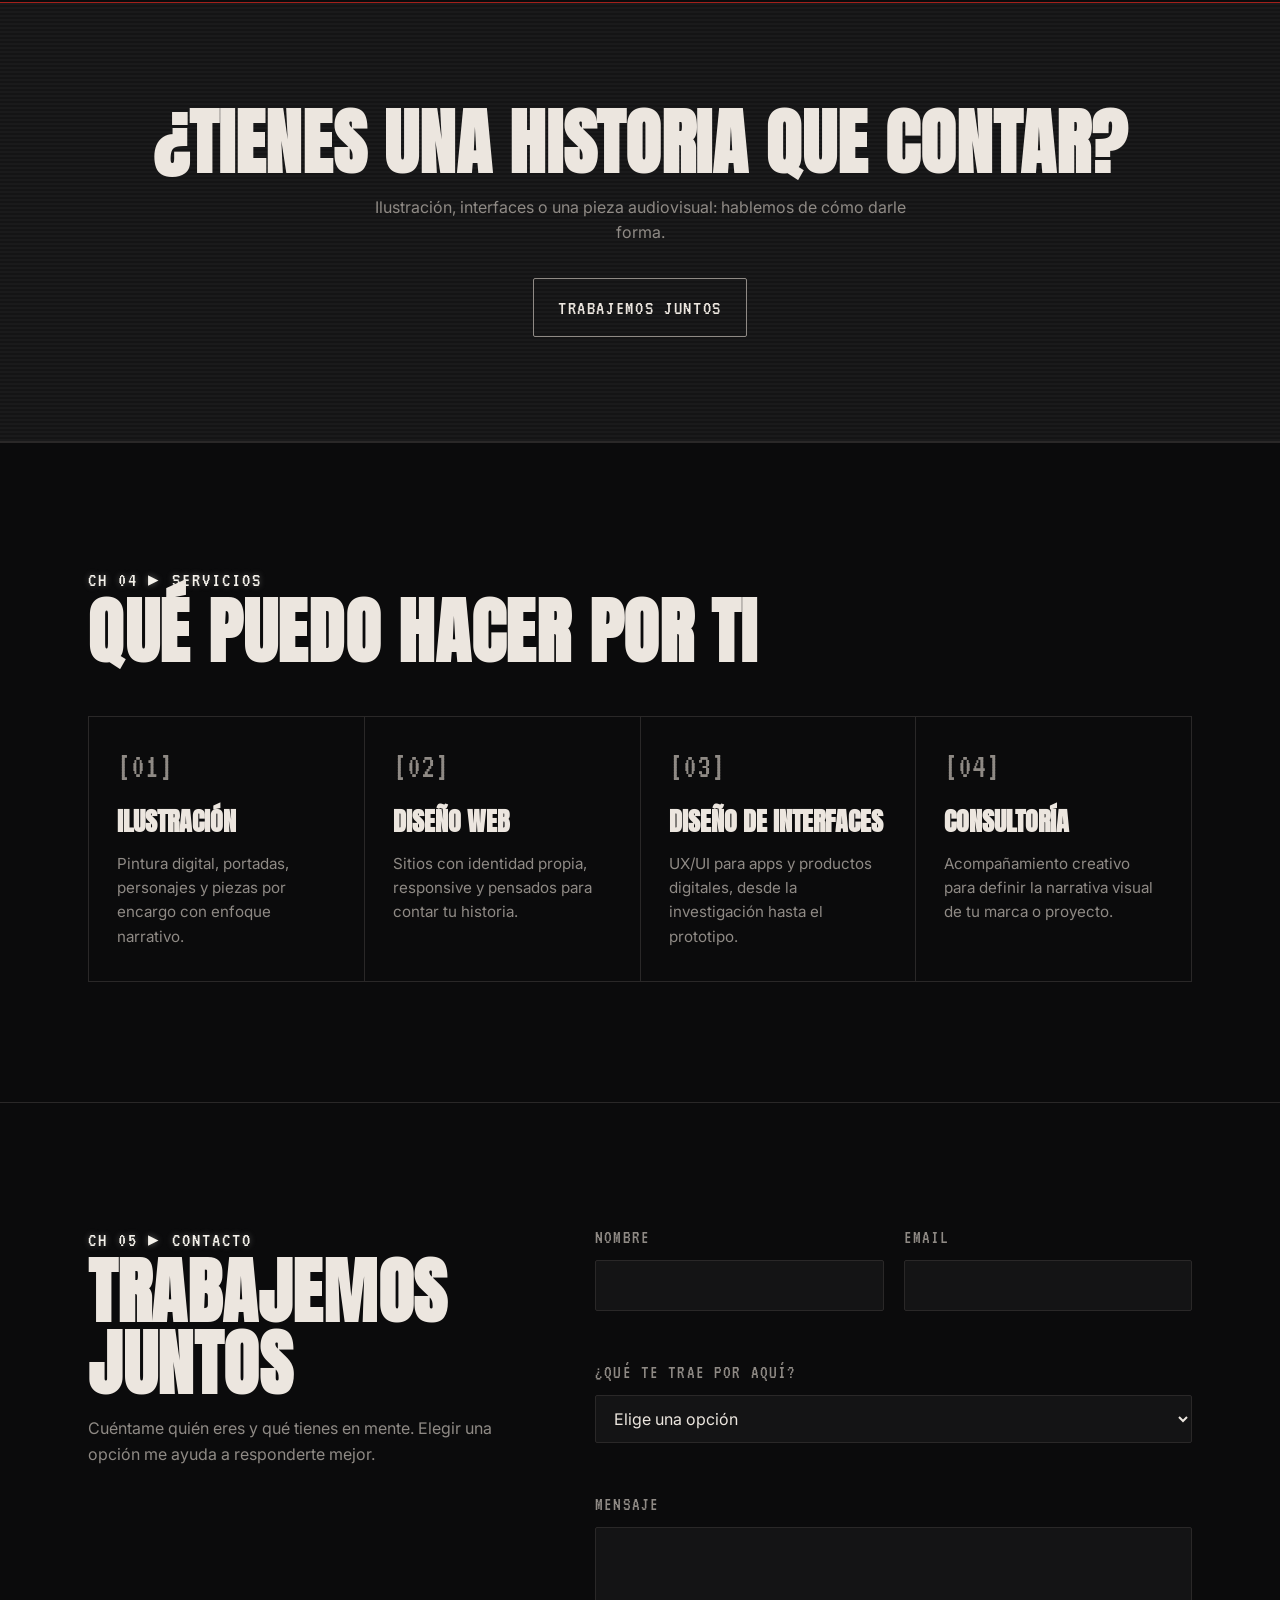
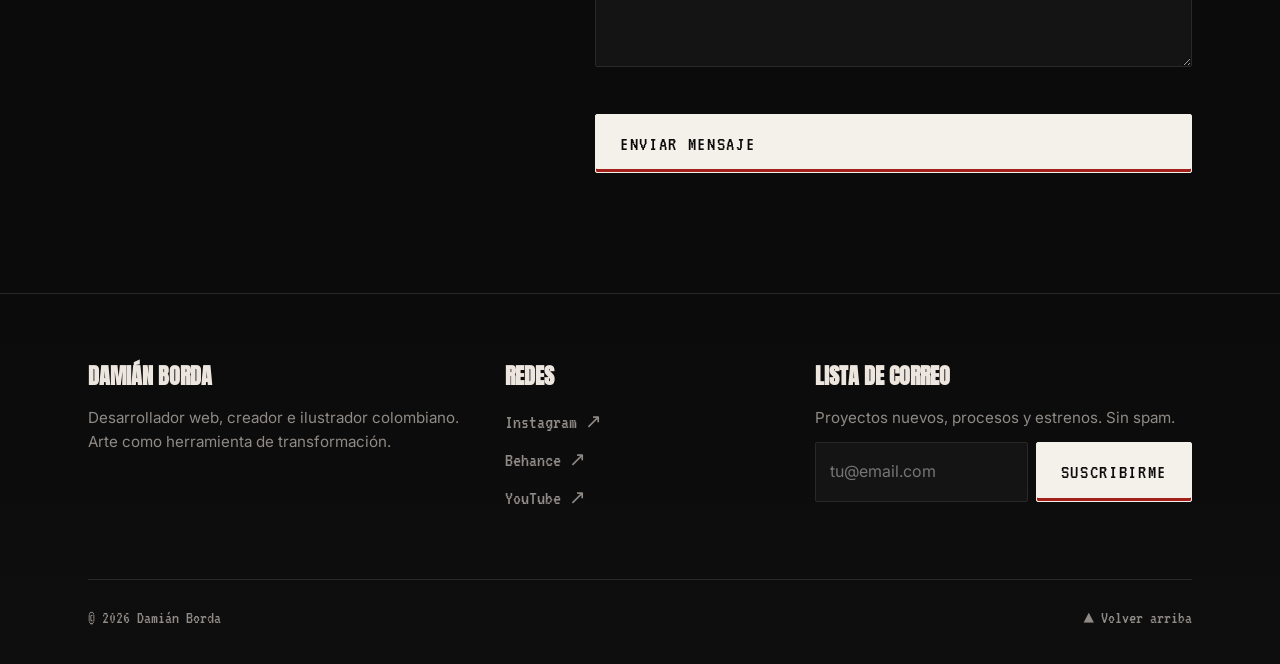
==== commit 88b652c3: "Agrega el nuevo portafolio con canales VHS y configuracion para GitHub Pages Co-Authored-By: Claude " ====
--- a/index.html
+++ b/index.html
@@ -1,95 +1,268 @@
 <!DOCTYPE html>
 <html lang="es">
 <head>
-    <meta charset="UTF-8">
-    <meta name="viewport" content="width=device-width, initial-scale=1.0">
-    <title>Portafolio</title>
-    <link rel="stylesheet" href="style.css">
+  <meta charset="UTF-8">
+  <meta name="viewport" content="width=device-width, initial-scale=1.0">
+  <title>Damián Borda — Arte como herramienta de transformación</title>
+  <meta name="description" content="Portafolio de Damián Borda: ilustración, diseño de producto UX/UI y creación audiovisual desde Colombia.">
+
+  <link rel="preconnect" href="https://fonts.googleapis.com">
+  <link rel="preconnect" href="https://fonts.gstatic.com" crossorigin>
+  <link href="https://fonts.googleapis.com/css2?family=Anton&family=Inter:wght@400;500;700&family=Rubik+Glitch&family=VT323&display=swap" rel="stylesheet">
+  <link rel="stylesheet" href="css/styles.css">
 </head>
 <body>
 
-    <!-- navbar -->
-    <header class="navbar">
-        <div class="logo">
-            <span>D.B.</span>
-        </div>
-        <nav>
-            <a href="index.html">Sobre mí</a>
-            <a href="aboutme.html">Servicios</a>
-            <a href="temple.html">Portafolio</a>
-        </nav>
-        <div class="hablar">
-            <a href="contact.html" class="btn-contact">Contactame</a>
-        </div>
-    </header>
-
-    <!-- herosection -->
-    <main>
-        <section class="home" id="home">
-            <div class="home-img">
-                <img src="https://i.pinimg.com/736x/7b/9e/9e/7b9e9ee6adc5bd8f4c5eda8395cf931c.jpg" alt="yo">
+  <!-- ===== Header ===== -->
+  <header class="header">
+    <div class="container header__inner">
+      <a href="index.html" class="header__logo">DAMIÁN<span>.</span>BORDA</a>
+
+      <button class="nav-toggle" aria-label="Abrir menú" aria-expanded="false" aria-controls="main-nav">
+        <span></span>
+      </button>
+
+      <nav class="nav" id="main-nav" aria-label="Principal">
+        <ul class="nav__list">
+          <li><a href="works.html" class="nav__link">Trabajos</a></li>
+          <li><a href="cine.html" class="nav__link">Cine</a></li>
+        </ul>
+        <a href="#contact" class="btn btn--solid">Trabajemos juntos</a>
+      </nav>
+    </div>
+  </header>
+
+  <main>
+    <!-- ===== 1. Hero ===== -->
+    <section class="hero" id="top" data-channel="00" data-channel-name="Inicio">
+      <div class="container">
+        <p class="hero__rec"><span><span class="dot">●</span> REC</span><span>Cinta 01</span><span>CO</span></p>
+        <h1 class="hero__title">
+          <span class="glitch" data-text="Damián">Damián</span><br>
+          <span class="glitch" data-text="Borda">Borda</span>
+        </h1>
+        <ul class="hero__roles">
+          <li>Artista / Ilustrador</li>
+          <li>Diseñador UX/UI</li>
+          <li>Creador audiovisual</li>
+        </ul>
+        <p class="hero__motto">Uso el arte como <em>herramienta de transformación</em>: imágenes, interfaces y películas que cuentan historias.</p>
+        <div class="hero__actions">
+          <a href="works.html" class="btn btn--solid">Ver trabajos</a>
+          <a href="#contact" class="btn">Trabajemos juntos</a>
+        </div>
+      </div>
+    </section>
+
+    <!-- ===== 2. Works ===== -->
+    <section class="section" id="works" data-channel="01" data-channel-name="Trabajos">
+      <div class="container">
+        <div class="section__header">
+          <div>
+            <p class="section__tag">CH 01 ▸ Trabajos</p>
+            <h2 class="section__title">Tres identidades,<br>una historia</h2>
+          </div>
+          <a href="works.html" class="btn">Ver todo el archivo →</a>
+        </div>
+
+        <!-- Rendered by js/main.js from the projects with featured: true -->
+        <div class="card-grid" id="featured-grid"></div>
+      </div>
+    </section>
+
+    <!-- ===== 3. Cinema ===== -->
+    <section class="section" id="cine" data-channel="02" data-channel-name="Cine">
+      <div class="container">
+        <div class="section__header">
+          <div>
+            <p class="section__tag">CH 02 ▸ Cine</p>
+            <h2 class="section__title">Películas que hago</h2>
+          </div>
+          <a href="cine.html" class="btn">Ver todo el cine →</a>
+        </div>
+
+        <!-- Rendered by js/main.js from the films with featured: true -->
+        <div class="card-grid" id="film-grid"></div>
+      </div>
+    </section>
+
+    <!-- ===== 4. Creative process ===== -->
+    <section class="section" id="process" data-channel="03" data-channel-name="Proceso">
+      <div class="container">
+        <div class="section__header">
+          <div>
+            <p class="section__tag">CH 03 ▸ Proceso creativo</p>
+            <h2 class="section__title">Cómo trabajo</h2>
+          </div>
+          <p class="section__lead">Cada proyecto pasa por un proceso de design thinking. No empiezo por el estilo: empiezo por la persona y la historia.</p>
+        </div>
+
+        <ol class="process">
+          <li class="process__step">
+            <h3 class="process__title">Empatía</h3>
+            <p class="process__text">Escucho a quién va dirigido el proyecto y qué necesita sentir.</p>
+          </li>
+          <li class="process__step">
+            <h3 class="process__title">Definición</h3>
+            <p class="process__text">Convierto lo escuchado en un problema claro y una narrativa.</p>
+          </li>
+          <li class="process__step">
+            <h3 class="process__title">Ideación</h3>
+            <p class="process__text">Bocetos, referencias y muchas ideas antes de elegir una.</p>
+          </li>
+          <li class="process__step">
+            <h3 class="process__title">Prototipado</h3>
+            <p class="process__text">Llevo la idea a algo que se pueda ver, tocar o probar.</p>
+          </li>
+          <li class="process__step">
+            <h3 class="process__title">Evaluación</h3>
+            <p class="process__text">Pruebo con personas reales y ajusto hasta que funcione.</p>
+          </li>
+        </ol>
+      </div>
+    </section>
+
+    <!-- ===== 5. Mid CTA ===== -->
+    <section class="cta-band">
+      <div class="container">
+        <h2 class="section__title">¿Tienes una historia que contar?</h2>
+        <p>Ilustración, interfaces o una pieza audiovisual: hablemos de cómo darle forma.</p>
+        <a href="#contact" class="btn">Trabajemos juntos</a>
+      </div>
+    </section>
+
+    <!-- ===== 6. Services ===== -->
+    <section class="section" id="services" data-channel="04" data-channel-name="Servicios">
+      <div class="container">
+        <div class="section__header">
+          <div>
+            <p class="section__tag">CH 04 ▸ Servicios</p>
+            <h2 class="section__title">Qué puedo hacer por ti</h2>
+          </div>
+        </div>
+
+        <div class="services">
+          <article class="service">
+            <p class="service__icon">[01]</p>
+            <h3 class="service__title">Ilustración</h3>
+            <p class="service__text">Pintura digital, portadas, personajes y piezas por encargo con enfoque narrativo.</p>
+          </article>
+          <article class="service">
+            <p class="service__icon">[02]</p>
+            <h3 class="service__title">Diseño web</h3>
+            <p class="service__text">Sitios con identidad propia, responsive y pensados para contar tu historia.</p>
+          </article>
+          <article class="service">
+            <p class="service__icon">[03]</p>
+            <h3 class="service__title">Diseño de interfaces</h3>
+            <p class="service__text">UX/UI para apps y productos digitales, desde la investigación hasta el prototipo.</p>
+          </article>
+          <article class="service">
+            <p class="service__icon">[04]</p>
+            <h3 class="service__title">Consultoría</h3>
+            <p class="service__text">Acompañamiento creativo para definir la narrativa visual de tu marca o proyecto.</p>
+          </article>
+        </div>
+      </div>
+    </section>
+
+    <!-- ===== 7. Contact ===== -->
+    <section class="section" id="contact" data-channel="05" data-channel-name="Contacto">
+      <div class="container contact">
+        <div>
+          <p class="section__tag">CH 05 ▸ Contacto</p>
+          <h2 class="section__title">Trabajemos juntos</h2>
+          <p class="section__lead">Cuéntame quién eres y qué tienes en mente. Elegir una opción me ayuda a responderte mejor.</p>
+        </div>
+
+        <form class="form" id="contact-form" novalidate>
+          <div class="form__row">
+            <div class="form__field">
+              <label class="form__label" for="contact-name">Nombre</label>
+              <input class="form__input" type="text" id="contact-name" name="name" autocomplete="name">
+              <p class="form__error" aria-live="polite"></p>
             </div>
-            <div class="home-content">
-                <h1>Hola, soy <span class="red">Damián</span></h1>
-                <h2>Soy <span id="typing"></span></h2>
-                <p class="text">
-                    Trabajo donde el diseño, la identidad y el concepto se cruzan con lo estético, lo simbólico y lo emocional. No creo piezas vacías: construyo universos.
-                    Mi enfoque mezcla arte, diseño y narrativa. Cada proyecto es una extensión de una idea profunda: comunicar no solo lo que haces, sino quién eres.
-                </p>
-                <div class="buttons">
-                    <a href="temple.html" class="btn principal">Portafolio</a>
-                </div>
+            <div class="form__field">
+              <label class="form__label" for="contact-email">Email</label>
+              <input class="form__input" type="email" id="contact-email" name="email" autocomplete="email">
+              <p class="form__error" aria-live="polite"></p>
             </div>
-      </section>
-      
-      <footer>
-        <p>&copy; 2026 Damián Borda
-          <br>
-          Todos los derechos reservados.</p>
-      </footer>
-      
-      <script>
-        // Script para activar el enlace del nav
-        const currentPage = window.location.pathname.split('/').pop() || 'index.html';
-        const navLinks = document.querySelectorAll('nav a');
-        navLinks.forEach(link => {
-          const href = link.getAttribute('href');
-          if (href === currentPage || (currentPage === '' && href === 'index.html')) {
-            link.classList.add('active');
-          }
-        });
-
-        // Script para la animación de escritura
-        const texts = ["programador IU/UX", "diseñador grafico", "editor", "creador visual", "narrador"];
-        let index = 0;
-        let charIndex = 0;
-        let isDeleting = false;
-        const typingElement = document.getElementById('typing');
-
-        function typeWriter() {
-          const currentText = texts[index];
-          if (isDeleting) {
-            typingElement.textContent = currentText.substring(0, charIndex--);
-            if (charIndex < 0) {
-              isDeleting = false;
-              index = (index + 1) % texts.length;
-              setTimeout(typeWriter, 500);
-            } else {
-              setTimeout(typeWriter, 100);
-            }
-          } else {
-            typingElement.textContent = currentText.substring(0, charIndex++);
-            if (charIndex > currentText.length) {
-              isDeleting = true;
-              setTimeout(typeWriter, 2000);
-            } else {
-              setTimeout(typeWriter, 100);
-            }
-          }
-        }
-        typeWriter();
-      </script>
-      
+          </div>
+
+          <div class="form__field">
+            <label class="form__label" for="contact-intent">¿Qué te trae por aquí?</label>
+            <select class="form__input" id="contact-intent" name="intent">
+              <option value="">Elige una opción</option>
+              <option value="company">Soy una empresa</option>
+              <option value="painting">Quiero una pintura</option>
+              <option value="web">Busco diseño web o de interfaces</option>
+              <option value="film">Quiero colaborar en un film</option>
+              <option value="other">Otro</option>
+            </select>
+            <p class="form__error" aria-live="polite"></p>
+          </div>
+
+          <div class="form__field">
+            <label class="form__label" for="contact-message">Mensaje</label>
+            <textarea class="form__input" id="contact-message" name="message"></textarea>
+            <p class="form__error" aria-live="polite"></p>
+          </div>
+
+          <button type="submit" class="btn btn--solid">Enviar mensaje</button>
+          <p class="form__status" role="status"></p>
+        </form>
+      </div>
+    </section>
+  </main>
+
+  <!-- Lightbox: native <dialog>, filled by js/main.js; Esc closes it -->
+  <dialog class="lightbox" aria-labelledby="lightbox-title">
+    <div class="lightbox__media"></div>
+    <div class="lightbox__caption">
+      <div>
+        <p class="lightbox__meta"></p>
+        <h2 class="lightbox__title" id="lightbox-title"></h2>
+        <p class="lightbox__text"></p>
+      </div>
+      <button class="lightbox__close" type="button" aria-label="Cerrar">✕ ESC</button>
+    </div>
+  </dialog>
+
+  <!-- ===== Footer ===== -->
+  <footer class="footer">
+    <div class="container">
+      <div class="footer__grid">
+        <div>
+          <h2 class="footer__title">Damián Borda</h2>
+          <p class="footer__text">Desarrollador web, creador e ilustrador colombiano. Arte como herramienta de transformación.</p>
+        </div>
+        <div>
+          <h2 class="footer__title">Redes</h2>
+          <ul class="footer__social">
+            <li><a href="#">Instagram ↗</a></li>
+            <li><a href="#">Behance ↗</a></li>
+            <li><a href="#">YouTube ↗</a></li>
+          </ul>
+        </div>
+        <div>
+          <h2 class="footer__title">Lista de correo</h2>
+          <p class="footer__text">Proyectos nuevos, procesos y estrenos. Sin spam.</p>
+          <form class="newsletter" novalidate>
+            <label class="sr-only" for="newsletter-email">Email</label>
+            <input class="form__input" type="email" id="newsletter-email" placeholder="tu@email.com" autocomplete="email">
+            <button type="submit" class="btn btn--solid">Suscribirme</button>
+          </form>
+          <p class="form__error newsletter__feedback" aria-live="polite"></p>
+        </div>
+      </div>
+      <div class="footer__bottom">
+        <span>© <span data-year>2026</span> Damián Borda</span>
+        <span><a href="#top">▲ Volver arriba</a></span>
+      </div>
+    </div>
+  </footer>
+
+  <script src="js/data.js"></script>
+  <script src="js/main.js"></script>
 </body>
-  
 </html>
--- a/css/styles.css
+++ b/css/styles.css
@@ -0,0 +1,1142 @@
+/* ==========================================================================
+   Damián Borda — Portfolio
+   Aesthetic: analog horror / VHS tape, TV channels, noise and scanlines.
+   Neutral blacks and greys; red is only a small accent.
+   ========================================================================== */
+
+/* ---------- Design tokens ---------- */
+:root {
+  --color-bg: #0b0b0c;
+  --color-surface: #141415;
+  --color-surface-2: #1c1b1c;
+  --color-red: #a3201b;
+  --color-red-rgb: 163, 32, 27; /* same red, for rgba() with transparency */
+  --color-red-dark: #3d1514;
+  --color-text: #ece6df;
+  --color-muted: #8f8a85;
+  --color-border: #2a2828;
+  --color-osd: #f4f1ea; /* VCR on-screen display white */
+
+  --font-display: "Anton", "Impact", sans-serif;
+  --font-glitch: "Rubik Glitch", "Anton", sans-serif;
+  --font-mono: "VT323", "Courier New", monospace;
+  --font-body: "Inter", system-ui, sans-serif;
+
+  --header-height: 72px;
+  --gutter: clamp(16px, 4vw, 48px);
+  --max-width: 1200px;
+  --radius: 2px;
+  --transition: 0.3s ease;
+}
+
+/* ---------- Reset ---------- */
+*,
+*::before,
+*::after {
+  box-sizing: border-box;
+  margin: 0;
+  padding: 0;
+}
+
+html {
+  scroll-behavior: smooth;
+  scroll-padding-top: var(--header-height);
+}
+
+body {
+  background: var(--color-bg);
+  color: var(--color-text);
+  font-family: var(--font-body);
+  font-size: 1rem;
+  line-height: 1.6;
+  overflow-x: hidden;
+}
+
+img {
+  max-width: 100%;
+  display: block;
+}
+
+a {
+  color: inherit;
+  text-decoration: none;
+}
+
+button,
+input,
+select,
+textarea {
+  font: inherit;
+  color: inherit;
+}
+
+/* ---------- VHS overlays: scanlines + noise ---------- */
+body::before,
+body::after {
+  content: "";
+  position: fixed;
+  inset: 0;
+  pointer-events: none;
+  z-index: 900;
+}
+
+/* Scanlines */
+body::before {
+  background: repeating-linear-gradient(
+    to bottom,
+    rgba(0, 0, 0, 0) 0,
+    rgba(0, 0, 0, 0) 2px,
+    rgba(0, 0, 0, 0.25) 3px,
+    rgba(0, 0, 0, 0) 4px
+  );
+}
+
+/* Animated noise (inline SVG turbulence) */
+body::after {
+  inset: -50%;
+  background-image: url("data:image/svg+xml;utf8,<svg xmlns='http://www.w3.org/2000/svg' width='200' height='200'><filter id='n'><feTurbulence type='fractalNoise' baseFrequency='0.9' numOctaves='2' stitchTiles='stitch'/></filter><rect width='100%' height='100%' filter='url(%23n)' opacity='0.5'/></svg>");
+  opacity: 0.08;
+  animation: noise 0.4s steps(3) infinite;
+}
+
+@keyframes noise {
+  0% { transform: translate(0, 0); }
+  33% { transform: translate(-5%, 3%); }
+  66% { transform: translate(4%, -4%); }
+  100% { transform: translate(-2%, 5%); }
+}
+
+/* ---------- VCR on-screen display (created by js/main.js) ---------- */
+.osd {
+  position: fixed;
+  top: calc(var(--header-height) + 16px);
+  right: var(--gutter);
+  z-index: 850;
+  display: grid;
+  justify-items: end;
+  font-family: var(--font-mono);
+  line-height: 1;
+  text-transform: uppercase;
+  color: var(--color-osd);
+  /* slight red/blue split like a worn tape */
+  text-shadow:
+    1.5px 0 rgba(var(--color-red-rgb), 0.6),
+    -1.5px 0 rgba(127, 168, 255, 0.35),
+    0 0 8px rgba(244, 241, 234, 0.3);
+  pointer-events: none;
+}
+
+.osd__mode,
+.osd__time {
+  font-size: 1.25rem;
+  opacity: 0.85;
+}
+
+.osd__channel {
+  font-size: 2.6rem;
+  margin-top: 6px;
+}
+
+.osd__name {
+  font-size: 1.35rem;
+  margin-bottom: 6px;
+}
+
+/* ---------- Channel switch static (created by js/main.js) ---------- */
+.channel-static {
+  position: fixed;
+  inset: 0;
+  z-index: 950;
+  pointer-events: none;
+  opacity: 0;
+  background:
+    url("data:image/svg+xml;utf8,<svg xmlns='http://www.w3.org/2000/svg' width='160' height='160'><filter id='s'><feTurbulence type='fractalNoise' baseFrequency='1.2' numOctaves='1' stitchTiles='stitch'/><feColorMatrix type='saturate' values='0'/></filter><rect width='100%' height='100%' filter='url(%23s)'/></svg>"),
+    #1a1a1a;
+}
+
+/* Bright band that rolls down the screen, like a TV losing vertical sync */
+.channel-static::after {
+  content: "";
+  position: absolute;
+  left: 0;
+  right: 0;
+  height: 18%;
+  background: linear-gradient(180deg, transparent, rgba(255, 255, 255, 0.25), transparent);
+}
+
+.channel-static.is-on {
+  animation: static-flash 0.35s steps(5) forwards;
+}
+
+.channel-static.is-on::after {
+  animation: static-roll 0.35s linear forwards;
+}
+
+@keyframes static-flash {
+  0% { opacity: 0.85; background-position: 0 0, 0 0; }
+  40% { opacity: 0.7; background-position: 40px -60px, 0 0; }
+  80% { opacity: 0.35; background-position: -30px 80px, 0 0; }
+  100% { opacity: 0; background-position: 0 0, 0 0; }
+}
+
+@keyframes static-roll {
+  from { top: -20%; }
+  to { top: 100%; }
+}
+
+/* The page itself jumps a little while the channel changes */
+.is-switching main {
+  animation: vertical-jump 0.35s steps(4);
+}
+
+@keyframes vertical-jump {
+  0% { transform: translateY(0); }
+  25% { transform: translateY(-8px); }
+  50% { transform: translateY(5px); }
+  75% { transform: translateY(-2px); }
+  100% { transform: translateY(0); }
+}
+
+/* ---------- Accessibility helpers ---------- */
+.sr-only {
+  position: absolute;
+  width: 1px;
+  height: 1px;
+  overflow: hidden;
+  clip: rect(0 0 0 0);
+  white-space: nowrap;
+}
+
+/* ---------- Layout helpers ---------- */
+.container {
+  width: 100%;
+  max-width: var(--max-width);
+  margin: 0 auto;
+  padding: 0 var(--gutter);
+}
+
+.section {
+  padding: clamp(64px, 10vw, 120px) 0;
+  border-top: 1px solid var(--color-border);
+}
+
+.section__header {
+  display: flex;
+  justify-content: space-between;
+  align-items: flex-end;
+  gap: 24px;
+  flex-wrap: wrap;
+  margin-bottom: 48px;
+}
+
+.section__tag {
+  font-family: var(--font-mono);
+  font-size: 1.3rem;
+  color: var(--color-osd);
+  letter-spacing: 0.1em;
+  text-transform: uppercase;
+  text-shadow: 0 0 6px rgba(244, 241, 234, 0.35); /* CRT glow */
+}
+
+.section__title {
+  font-family: var(--font-display);
+  font-size: clamp(2.4rem, 6vw, 4.5rem);
+  line-height: 1;
+  text-transform: uppercase;
+  letter-spacing: 0.01em;
+}
+
+.section__lead {
+  max-width: 560px;
+  color: var(--color-muted);
+}
+
+/* ---------- Buttons ---------- */
+.btn {
+  display: inline-flex;
+  align-items: center;
+  gap: 8px;
+  padding: 12px 24px;
+  border: 1px solid var(--color-muted);
+  border-radius: var(--radius);
+  background: transparent;
+  font-family: var(--font-mono);
+  font-size: 1.3rem;
+  letter-spacing: 0.08em;
+  text-transform: uppercase;
+  cursor: pointer;
+  transition: background var(--transition), color var(--transition), border-color var(--transition);
+}
+
+.btn:hover,
+.btn:focus-visible {
+  background: var(--color-osd);
+  border-color: var(--color-osd);
+  color: var(--color-bg);
+}
+
+/* Main CTA: off-white "tape label", red only as a thin underline accent */
+.btn--solid {
+  background: var(--color-osd);
+  border-color: var(--color-osd);
+  color: var(--color-bg);
+  box-shadow: inset 0 -3px 0 var(--color-red);
+}
+
+.btn--solid:hover,
+.btn--solid:focus-visible {
+  background: transparent;
+  color: var(--color-osd);
+}
+
+:focus-visible {
+  outline: 2px solid var(--color-osd);
+  outline-offset: 3px;
+}
+
+/* ---------- Header ---------- */
+.header {
+  position: fixed;
+  top: 0;
+  left: 0;
+  right: 0;
+  height: var(--header-height);
+  z-index: 800;
+  background: rgba(10, 10, 10, 0.85);
+  backdrop-filter: blur(8px);
+  border-bottom: 1px solid var(--color-border);
+}
+
+.header__inner {
+  height: 100%;
+  display: flex;
+  align-items: center;
+  justify-content: space-between;
+  gap: 24px;
+}
+
+.header__logo {
+  font-family: var(--font-display);
+  font-size: 1.5rem;
+  letter-spacing: 0.05em;
+}
+
+.header__logo span {
+  color: var(--color-red);
+}
+
+.nav {
+  display: flex;
+  align-items: center;
+  gap: 32px;
+}
+
+.nav__list {
+  display: flex;
+  gap: 28px;
+  list-style: none;
+}
+
+.nav__link {
+  font-family: var(--font-mono);
+  font-size: 1.3rem;
+  text-transform: uppercase;
+  letter-spacing: 0.08em;
+  color: var(--color-muted);
+  transition: color var(--transition);
+}
+
+.nav__link:hover,
+.nav__link.is-current {
+  color: var(--color-red);
+}
+
+.nav-toggle {
+  display: none;
+  width: 44px;
+  height: 44px;
+  background: none;
+  border: 1px solid var(--color-border);
+  cursor: pointer;
+  position: relative;
+}
+
+.nav-toggle span,
+.nav-toggle span::before,
+.nav-toggle span::after {
+  position: absolute;
+  left: 50%;
+  width: 22px;
+  height: 2px;
+  background: var(--color-text);
+  transform: translateX(-50%);
+  transition: transform var(--transition), background var(--transition);
+}
+
+.nav-toggle span {
+  top: 50%;
+  margin-top: -1px;
+}
+
+.nav-toggle span::before,
+.nav-toggle span::after {
+  content: "";
+  left: 0;
+  transform: none;
+}
+
+.nav-toggle span::before { top: -7px; }
+.nav-toggle span::after { top: 7px; }
+
+.nav-toggle[aria-expanded="true"] span { background: transparent; }
+.nav-toggle[aria-expanded="true"] span::before { transform: translateY(7px) rotate(45deg); }
+.nav-toggle[aria-expanded="true"] span::after { transform: translateY(-7px) rotate(-45deg); }
+
+/* ---------- Hero ---------- */
+.hero {
+  min-height: 100vh;
+  min-height: 100svh;
+  display: flex;
+  align-items: center;
+  padding-top: var(--header-height);
+  position: relative;
+  overflow: hidden;
+}
+
+.hero::before {
+  content: "";
+  position: absolute;
+  inset: 0;
+  background:
+    radial-gradient(ellipse at 70% 40%, rgba(var(--color-red-rgb), 0.12), transparent 55%),
+    radial-gradient(ellipse at 10% 90%, rgba(255, 255, 255, 0.04), transparent 50%);
+  z-index: -1;
+}
+
+.hero__rec {
+  font-family: var(--font-mono);
+  font-size: 1.4rem;
+  color: var(--color-osd);
+  display: flex;
+  gap: 16px;
+  margin-bottom: 24px;
+}
+
+.hero__rec .dot {
+  color: var(--color-red);
+  animation: blink 1s steps(1) infinite;
+}
+
+@keyframes blink {
+  50% { opacity: 0; }
+}
+
+.hero__title {
+  font-family: var(--font-glitch);
+  font-size: clamp(3.2rem, 13vw, 10rem);
+  line-height: 0.9;
+  text-transform: uppercase;
+  position: relative;
+}
+
+/* Glitch: two offset copies via data-text */
+.glitch {
+  position: relative;
+  display: inline-block;
+}
+
+.glitch::before,
+.glitch::after {
+  content: attr(data-text);
+  position: absolute;
+  inset: 0;
+  pointer-events: none;
+}
+
+.glitch::before {
+  color: var(--color-red);
+  opacity: 0.7;
+  transform: translate(-3px, 0);
+  clip-path: inset(0 0 60% 0);
+  animation: glitch-top 2.8s infinite linear alternate-reverse;
+  mix-blend-mode: screen;
+}
+
+.glitch::after {
+  color: #7fa8ff;
+  opacity: 0.35;
+  transform: translate(3px, 0);
+  clip-path: inset(55% 0 0 0);
+  animation: glitch-bottom 3.4s infinite linear alternate-reverse;
+  mix-blend-mode: screen;
+}
+
+@keyframes glitch-top {
+  0%, 90% { transform: translate(-3px, 0); }
+  92% { transform: translate(6px, -2px); }
+  95% { transform: translate(-8px, 1px); }
+  100% { transform: translate(0, 0); }
+}
+
+@keyframes glitch-bottom {
+  0%, 85% { transform: translate(3px, 0); }
+  88% { transform: translate(-6px, 2px); }
+  93% { transform: translate(7px, -1px); }
+  100% { transform: translate(0, 0); }
+}
+
+.hero__roles {
+  display: flex;
+  flex-wrap: wrap;
+  gap: 8px 24px;
+  margin: 32px 0 16px;
+  font-family: var(--font-mono);
+  font-size: clamp(1.2rem, 2.5vw, 1.6rem);
+  text-transform: uppercase;
+  color: var(--color-muted);
+  list-style: none;
+}
+
+.hero__roles li::before {
+  content: "▸ ";
+  color: var(--color-muted);
+}
+
+.hero__motto {
+  font-size: clamp(1.1rem, 2.4vw, 1.5rem);
+  max-width: 640px;
+  margin-bottom: 40px;
+}
+
+.hero__motto em {
+  color: var(--color-red);
+  font-style: normal;
+}
+
+.hero__actions {
+  display: flex;
+  flex-wrap: wrap;
+  gap: 16px;
+}
+
+/* ---------- Placeholder (swap for real images later) ---------- */
+.placeholder {
+  position: relative;
+  display: block;
+  width: 100%;
+  aspect-ratio: 4 / 3;
+  background:
+    radial-gradient(circle at 30% 30%, rgba(var(--color-red-rgb), 0.25), transparent 60%),
+    linear-gradient(135deg, var(--color-surface-2), var(--color-bg));
+  overflow: hidden;
+}
+
+.placeholder::after {
+  content: "REC ● " attr(data-label);
+  position: absolute;
+  left: 12px;
+  bottom: 8px;
+  font-family: var(--font-mono);
+  font-size: 1.1rem;
+  color: var(--color-text);
+  opacity: 0.8;
+}
+
+.placeholder--v2 {
+  background:
+    radial-gradient(circle at 75% 60%, rgba(255, 255, 255, 0.07), transparent 55%),
+    linear-gradient(200deg, #1f1c1c, var(--color-bg));
+}
+
+.placeholder--v3 {
+  background:
+    linear-gradient(0deg, rgba(var(--color-red-rgb), 0.2), transparent 70%),
+    repeating-linear-gradient(90deg, #151414 0 12px, #0e0d0d 12px 24px);
+}
+
+.placeholder--v4 {
+  background:
+    radial-gradient(ellipse at 50% 110%, rgba(var(--color-red-rgb), 0.3), transparent 60%),
+    #0e0d0d;
+}
+
+.placeholder--v5 {
+  background:
+    conic-gradient(from 210deg at 60% 40%, #1f1c1c, var(--color-bg), var(--color-red-dark), #1f1c1c);
+}
+
+.placeholder--v6 {
+  background:
+    radial-gradient(circle at 50% 45%, transparent 18%, rgba(255, 255, 255, 0.06) 19%, transparent 40%),
+    linear-gradient(160deg, #191717, var(--color-bg));
+}
+
+.placeholder--tall { aspect-ratio: 3 / 4; }
+.placeholder--wide { aspect-ratio: 16 / 9; }
+.placeholder--square { aspect-ratio: 1 / 1; }
+
+/* ---------- Cards (featured works, projects) ---------- */
+.card-grid {
+  display: grid;
+  grid-template-columns: repeat(auto-fill, minmax(280px, 1fr));
+  gap: 24px;
+}
+
+/* Cards are <button> elements (they open the lightbox), so reset button styles */
+.card {
+  display: block;
+  width: 100%;
+  padding: 0;
+  text-align: left;
+  cursor: zoom-in;
+  background: var(--color-surface);
+  border: 1px solid var(--color-border);
+  transition: border-color var(--transition), transform var(--transition);
+}
+
+.card:hover,
+.card:focus-visible {
+  border-color: var(--color-red);
+  transform: translateY(-4px);
+}
+
+.card__image {
+  width: 100%;
+  height: auto;
+}
+
+.card__body {
+  display: block;
+  padding: 20px 24px 28px;
+}
+
+.card__meta,
+.card__title,
+.card__text {
+  display: block;
+}
+
+.card__meta {
+  font-family: var(--font-mono);
+  font-size: 1.15rem;
+  color: var(--color-muted);
+  text-transform: uppercase;
+  letter-spacing: 0.08em;
+}
+
+.card__title {
+  font-family: var(--font-display);
+  font-size: 1.7rem;
+  text-transform: uppercase;
+  margin: 6px 0 10px;
+  line-height: 1.1;
+}
+
+.card__text {
+  color: var(--color-muted);
+  font-size: 0.95rem;
+}
+
+/* ---------- Works archive (masonry: cards keep their own height) ---------- */
+.masonry {
+  columns: 3 280px;
+  column-gap: 20px;
+}
+
+.masonry > .card {
+  margin-bottom: 20px;
+  break-inside: avoid;
+}
+
+.masonry > .card:hover,
+.masonry > .card:focus-visible {
+  transform: none; /* translate inside columns can make cards jump */
+}
+
+/* ---------- Lightbox (native <dialog>) ---------- */
+.lightbox {
+  width: min(900px, 92vw);
+  max-height: 90vh;
+  margin: auto;
+  background: var(--color-bg);
+  border: 1px solid var(--color-border);
+  color: var(--color-text);
+  padding: 0;
+}
+
+.lightbox::backdrop {
+  background: rgba(0, 0, 0, 0.85);
+}
+
+.lightbox__media .placeholder {
+  aspect-ratio: 16 / 10;
+}
+
+.lightbox__media img {
+  width: 100%;
+  max-height: 65vh;
+  object-fit: contain;
+  background: #000;
+}
+
+.lightbox__caption {
+  display: flex;
+  justify-content: space-between;
+  align-items: flex-start;
+  gap: 16px;
+  padding: 16px 20px 20px;
+}
+
+.lightbox__meta {
+  font-family: var(--font-mono);
+  font-size: 1.15rem;
+  color: var(--color-muted);
+  text-transform: uppercase;
+}
+
+.lightbox__title {
+  font-family: var(--font-display);
+  font-size: 1.8rem;
+  text-transform: uppercase;
+  line-height: 1.1;
+}
+
+.lightbox__text {
+  color: var(--color-muted);
+  font-size: 0.95rem;
+}
+
+.lightbox__close {
+  background: none;
+  border: 1px solid var(--color-border);
+  padding: 4px 12px;
+  cursor: pointer;
+  font-family: var(--font-mono);
+  font-size: 1.2rem;
+}
+
+.lightbox__close:hover {
+  border-color: var(--color-red);
+  color: var(--color-red);
+}
+
+/* ---------- Creative process ---------- */
+.process {
+  display: grid;
+  grid-template-columns: repeat(5, 1fr);
+  gap: 16px;
+  list-style: none;
+  counter-reset: step;
+}
+
+.process__step {
+  counter-increment: step;
+  padding: 24px 20px;
+  border-top: 1px solid var(--color-border);
+  background: linear-gradient(180deg, var(--color-surface), transparent);
+}
+
+.process__step::before {
+  content: "0" counter(step);
+  display: block;
+  font-family: var(--font-mono);
+  font-size: 2rem;
+  color: var(--color-osd);
+}
+
+.process__title {
+  font-family: var(--font-display);
+  font-size: 1.5rem;
+  text-transform: uppercase;
+  margin: 4px 0 8px;
+}
+
+.process__text {
+  font-size: 0.92rem;
+  color: var(--color-muted);
+}
+
+/* ---------- Mid CTA ---------- */
+/* Looks like a "commercial break" between channels: dark band, thin red line */
+.cta-band {
+  background:
+    repeating-linear-gradient(0deg, rgba(255, 255, 255, 0.025) 0 2px, transparent 2px 4px),
+    var(--color-surface);
+  border-top: 1px solid var(--color-red);
+  border-bottom: 1px solid var(--color-border);
+  text-align: center;
+  padding: clamp(56px, 9vw, 104px) 0;
+}
+
+.cta-band .section__title {
+  margin-bottom: 16px;
+}
+
+.cta-band p {
+  max-width: 560px;
+  margin: 0 auto 32px;
+  color: var(--color-muted);
+}
+
+/* ---------- Services ---------- */
+.services {
+  display: grid;
+  grid-template-columns: repeat(auto-fit, minmax(240px, 1fr));
+  gap: 1px;
+  background: var(--color-border);
+  border: 1px solid var(--color-border);
+}
+
+.service {
+  background: var(--color-bg);
+  padding: 32px 28px;
+  transition: background var(--transition);
+}
+
+.service:hover {
+  background: var(--color-surface-2);
+}
+
+.service__icon {
+  font-family: var(--font-mono);
+  font-size: 2.2rem;
+  color: var(--color-muted);
+  line-height: 1;
+}
+
+.service__title {
+  font-family: var(--font-display);
+  font-size: 1.6rem;
+  text-transform: uppercase;
+  margin: 16px 0 10px;
+}
+
+.service__text {
+  color: var(--color-muted);
+  font-size: 0.95rem;
+}
+
+/* ---------- Cinema ---------- */
+.film__info {
+  display: block;
+  margin-top: 12px;
+  font-family: var(--font-mono);
+  font-size: 1.2rem;
+  color: var(--color-muted);
+}
+
+.film .placeholder::before {
+  content: "▶";
+  position: absolute;
+  inset: 0;
+  display: grid;
+  place-items: center;
+  font-size: 2.5rem;
+  color: var(--color-text);
+  opacity: 0.7;
+  transition: opacity var(--transition), color var(--transition);
+}
+
+.film:hover .placeholder::before {
+  opacity: 1;
+  color: var(--color-red);
+}
+
+/* ---------- Forms ---------- */
+.contact {
+  display: grid;
+  grid-template-columns: 1fr 1.3fr;
+  gap: 48px;
+  align-items: start;
+}
+
+.form {
+  display: grid;
+  gap: 20px;
+}
+
+.form__row {
+  display: grid;
+  grid-template-columns: 1fr 1fr;
+  gap: 20px;
+}
+
+.form__field {
+  display: grid;
+  gap: 6px;
+}
+
+.form__label {
+  font-family: var(--font-mono);
+  font-size: 1.2rem;
+  text-transform: uppercase;
+  letter-spacing: 0.06em;
+  color: var(--color-muted);
+}
+
+.form__input {
+  width: 100%;
+  padding: 12px 14px;
+  background: var(--color-surface);
+  border: 1px solid var(--color-border);
+  border-radius: var(--radius);
+  transition: border-color var(--transition);
+}
+
+.form__input:focus {
+  outline: none;
+  border-color: var(--color-red);
+}
+
+.form__input.is-invalid {
+  border-color: var(--color-red);
+  background: rgba(var(--color-red-rgb), 0.08);
+}
+
+textarea.form__input {
+  min-height: 140px;
+  resize: vertical;
+}
+
+select.form__input {
+  cursor: pointer;
+}
+
+.form__error {
+  min-height: 1.2em;
+  font-family: var(--font-mono);
+  font-size: 1.1rem;
+  color: var(--color-red);
+}
+
+.form__status {
+  font-family: var(--font-mono);
+  font-size: 1.3rem;
+  color: var(--color-text);
+  border-left: 3px solid var(--color-red);
+  padding-left: 12px;
+}
+
+.form__status:empty {
+  display: none;
+}
+
+/* ---------- Footer ---------- */
+.footer {
+  border-top: 1px solid var(--color-border);
+  padding: 64px 0 32px;
+  background: linear-gradient(180deg, var(--color-bg), #0f0e0e);
+}
+
+.footer__grid {
+  display: grid;
+  grid-template-columns: 1.4fr 1fr 1.4fr;
+  gap: 40px;
+  margin-bottom: 48px;
+}
+
+.footer__title {
+  font-family: var(--font-display);
+  font-size: 1.4rem;
+  text-transform: uppercase;
+  margin-bottom: 12px;
+}
+
+.footer__text {
+  color: var(--color-muted);
+  font-size: 0.95rem;
+}
+
+.footer__social {
+  list-style: none;
+  display: grid;
+  gap: 6px;
+}
+
+.footer__social a {
+  font-family: var(--font-mono);
+  font-size: 1.25rem;
+  color: var(--color-muted);
+  transition: color var(--transition);
+}
+
+.footer__social a:hover {
+  color: var(--color-red);
+}
+
+.newsletter {
+  display: flex;
+  gap: 8px;
+  margin-top: 12px;
+}
+
+.newsletter__feedback {
+  margin-top: 8px;
+  color: var(--color-text);
+}
+
+.contact .section__lead {
+  margin-top: 16px;
+}
+
+.newsletter .form__input {
+  flex: 1;
+  min-width: 0;
+}
+
+.footer__bottom {
+  display: flex;
+  justify-content: space-between;
+  flex-wrap: wrap;
+  gap: 12px;
+  padding-top: 24px;
+  border-top: 1px solid var(--color-border);
+  font-family: var(--font-mono);
+  font-size: 1.1rem;
+  color: var(--color-muted);
+}
+
+/* ---------- Inner pages (works / gallery) ---------- */
+.page-hero {
+  padding: calc(var(--header-height) + 64px) 0 48px;
+}
+
+.page-hero .section__title {
+  font-size: clamp(3rem, 10vw, 7rem);
+}
+
+.filters {
+  display: flex;
+  flex-wrap: wrap;
+  gap: 8px;
+  margin-bottom: 40px;
+}
+
+.filter-btn {
+  padding: 8px 16px;
+  background: none;
+  border: 1px solid var(--color-border);
+  font-family: var(--font-mono);
+  font-size: 1.2rem;
+  letter-spacing: 0.08em;
+  color: var(--color-muted);
+  cursor: pointer;
+  transition: all var(--transition);
+}
+
+.filter-btn:hover {
+  color: var(--color-text);
+  border-color: var(--color-red);
+}
+
+.filter-btn.is-active {
+  background: var(--color-red);
+  border-color: var(--color-red);
+  color: var(--color-bg);
+}
+
+/* ---------- Responsive ---------- */
+@media (max-width: 960px) {
+  .process {
+    grid-template-columns: repeat(2, 1fr);
+  }
+
+  .process__step:last-child {
+    grid-column: 1 / -1;
+  }
+
+  .contact {
+    grid-template-columns: 1fr;
+  }
+
+  .footer__grid {
+    grid-template-columns: 1fr 1fr;
+  }
+
+  .footer__grid > :last-child {
+    grid-column: 1 / -1;
+  }
+}
+
+@media (max-width: 768px) {
+  .nav-toggle {
+    display: block;
+  }
+
+  .nav {
+    position: fixed;
+    top: var(--header-height);
+    left: 0;
+    right: 0;
+    flex-direction: column;
+    align-items: flex-start;
+    gap: 24px;
+    padding: 32px var(--gutter);
+    background: var(--color-bg);
+    border-bottom: 1px solid var(--color-border);
+    transform: translateY(-120%);
+    visibility: hidden;
+    transition: transform var(--transition), visibility var(--transition);
+  }
+
+  .nav.is-open {
+    transform: translateY(0);
+    visibility: visible;
+  }
+
+  .nav__list {
+    flex-direction: column;
+    gap: 16px;
+  }
+
+  .nav__link {
+    font-size: 1.8rem;
+  }
+}
+
+@media (max-width: 480px) {
+  .process {
+    grid-template-columns: 1fr;
+  }
+
+  /* Small screens: keep only the channel number so it doesn't cover content */
+  .osd__mode,
+  .osd__name,
+  .osd__time {
+    display: none;
+  }
+
+  .osd__channel {
+    font-size: 1.8rem;
+    margin: 0;
+  }
+
+  .form__row {
+    grid-template-columns: 1fr;
+  }
+
+  .footer__grid {
+    grid-template-columns: 1fr;
+  }
+
+  .newsletter {
+    flex-direction: column;
+  }
+
+  .hero__actions .btn {
+    width: 100%;
+    justify-content: center;
+  }
+}
+
+/* ---------- Reduced motion ---------- */
+@media (prefers-reduced-motion: reduce) {
+  *,
+  *::before,
+  *::after {
+    animation-duration: 0.01ms !important;
+    animation-iteration-count: 1 !important;
+    transition-duration: 0.01ms !important;
+    scroll-behavior: auto !important;
+  }
+}
